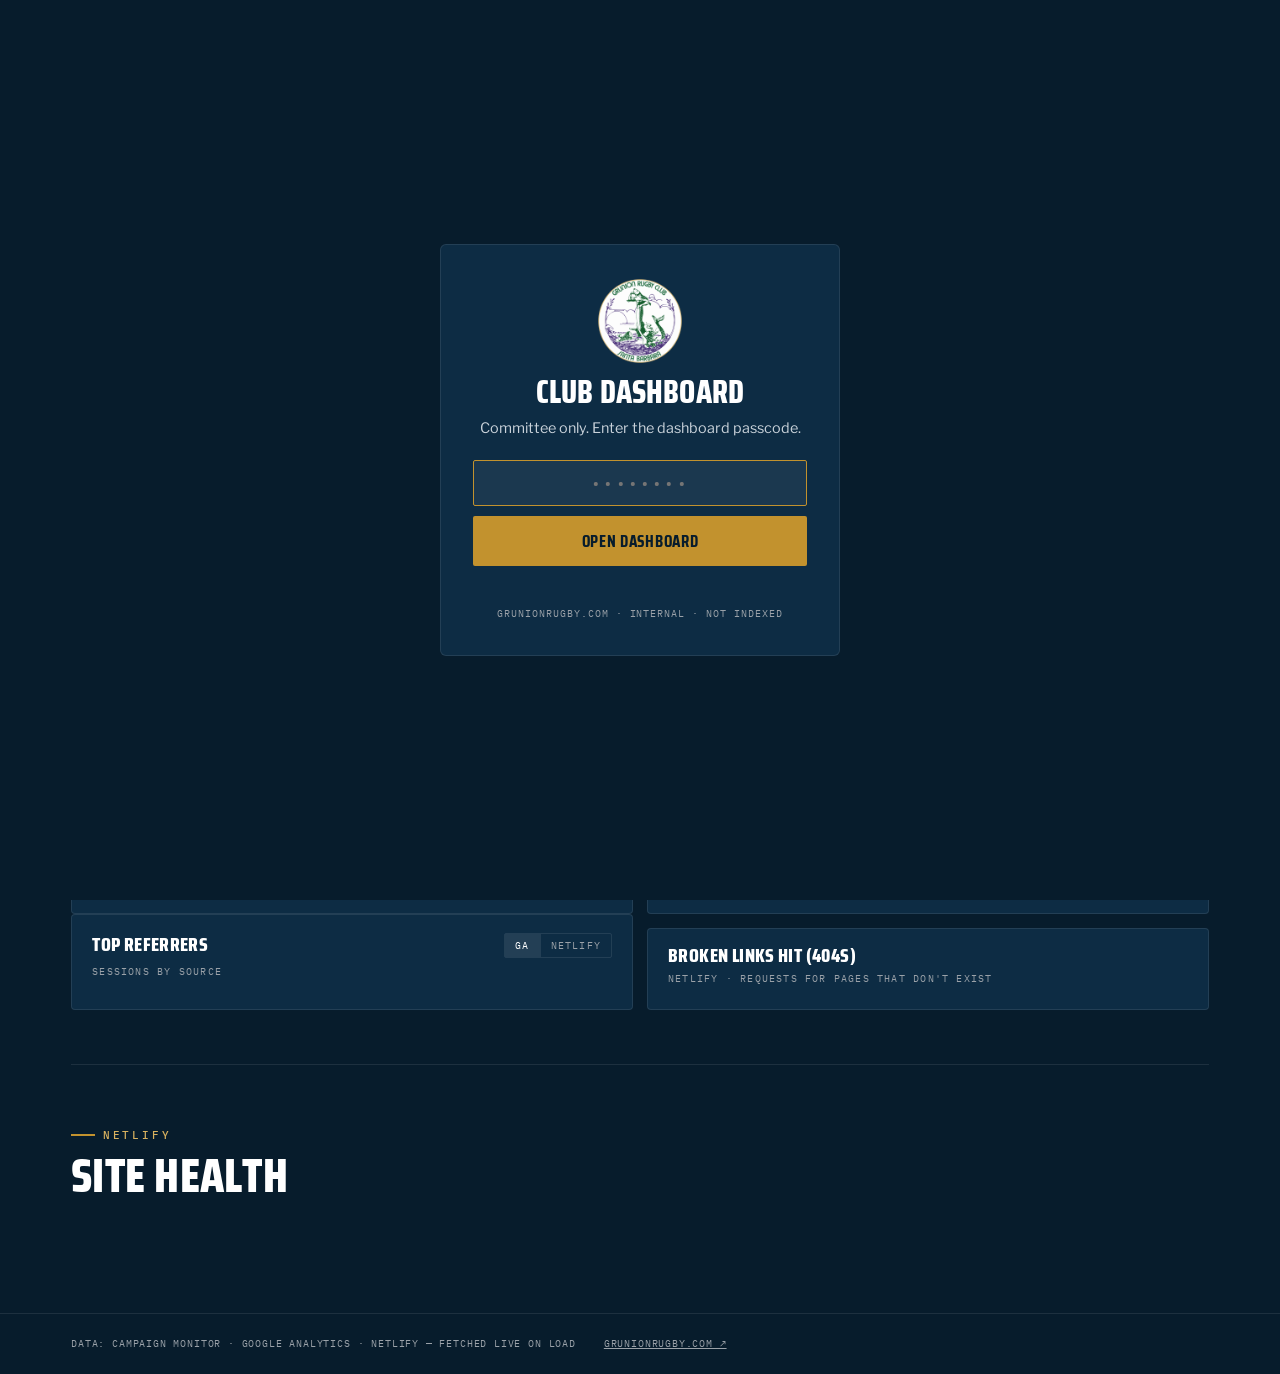
==== dashboard/index.html @ 6056dbd3 "Add hidden club analytics dashboard (page, functions, setup guide)" ====
<!DOCTYPE html>
<html lang="en">
<head>
<meta charset="utf-8" />
<meta name="viewport" content="width=device-width, initial-scale=1" />
<meta name="robots" content="noindex, nofollow, noarchive" />
<title>Club Dashboard · Grunion RFC</title>
<!-- Internal club page: no GA snippet on purpose (it would pollute the traffic
     numbers this page reports), not linked from the public site, noindex'd,
     and every data endpoint requires the dashboard passcode. -->
<link rel="icon" type="image/png" href="/assets/favicon.png" />
<link rel="preconnect" href="https://fonts.googleapis.com" />
<link rel="preconnect" href="https://fonts.gstatic.com" crossorigin />
<link href="https://fonts.googleapis.com/css2?family=Saira+Condensed:wght@600;700;800;900&family=Libre+Franklin:ital,wght@0,400;0,500;0,600;0,700;1,400&family=IBM+Plex+Mono:wght@400;500;600&display=swap" rel="stylesheet" />
<style>
/* ============================ TOKENS ============================ */
:root{
  --page:#071c2c;            /* ocean-950 */
  --card:#0d2c44;            /* ocean-800 — chart surface (palette validated against this) */
  --card-2:#11324d;
  --ink1:#ffffff;
  --ink2:#c9d2da;
  --ink3:#9aa1a8;            /* gray-101 — muted / axis */
  --line:rgba(255,255,255,.09);
  --grid:rgba(255,255,255,.08);
  --baseline:rgba(255,255,255,.18);
  --gold:#c2922e; --gold-soft:#d8b15f;
  /* categorical series — Grunion ramp stepped for the dark surface.
     Validated (dataviz six checks, dark, surface #0d2c44):
     band PASS · chroma PASS · CVD ΔE 13.7 PASS · normal ΔE 15.6 PASS · contrast ≥3:1 PASS */
  --s1:#b8892b;  /* gold  — slot 1 */
  --s2:#5b9bd0;  /* blue  — slot 2 */
  --s3:#3fa371;  /* green — slot 3 */
  --up:#63c68b;  /* delta good  (4.5:1+ on card) */
  --down:#e2906d;/* delta bad   (4.5:1+ on card) */
  --font-display:"Saira Condensed","Arial Narrow",sans-serif;
  --font-body:"Libre Franklin",system-ui,sans-serif;
  --font-mono:"IBM Plex Mono",ui-monospace,monospace;
  --wrap:1240px;
  --gutter:clamp(18px,4vw,56px);
}
*{box-sizing:border-box}
html{color-scheme:dark}
body{margin:0;background:var(--page);color:var(--ink1);font-family:var(--font-body);
  font-size:15.5px;line-height:1.55;-webkit-font-smoothing:antialiased}
img{max-width:100%;display:block}
a{color:var(--gold-soft)}
h1,h2,h3{margin:0;font-family:var(--font-display);font-weight:800;line-height:.95;
  letter-spacing:.005em;text-transform:uppercase}
p{margin:0}
button{font-family:inherit;cursor:pointer;color:inherit}
:focus-visible{outline:3px solid var(--gold);outline-offset:2px}
.wrap{max-width:var(--wrap);margin:0 auto;padding-inline:var(--gutter)}
.kicker{font-family:var(--font-mono);font-size:.68rem;font-weight:500;letter-spacing:.26em;
  text-transform:uppercase;color:var(--gold-soft);display:inline-flex;align-items:center;gap:.7em}
.kicker::before{content:"";width:24px;height:2px;background:var(--gold);display:inline-block}
.mono{font-family:var(--font-mono)}

/* jersey stripe, as on the main site */
.rule101{height:5px;border:0;margin:0;
  background:linear-gradient(90deg,var(--s2) 0 33.33%,var(--ink3) 33.33% 66.66%,var(--s3) 66.66% 100%)}

/* ============================ HEADER ============================ */
.dhead{border-bottom:1px solid var(--line);background:rgba(7,28,44,.85);backdrop-filter:blur(6px);
  position:sticky;top:0;z-index:40}
.dhead-in{display:flex;align-items:center;gap:16px;padding-block:14px}
.dhead .crest{height:52px;width:auto;filter:drop-shadow(0 1px 5px rgba(0,0,0,.45))}
.dhead .t b{font-family:var(--font-display);font-weight:800;font-size:1.7rem;
  text-transform:uppercase;letter-spacing:.02em;line-height:1;display:block}
.dhead .t i{font-family:var(--font-mono);font-style:normal;font-size:.6rem;letter-spacing:.18em;
  color:var(--ink3);text-transform:uppercase;display:block;margin-top:3px}
.dhead-right{margin-left:auto;display:flex;align-items:center;gap:10px;flex-wrap:wrap;justify-content:flex-end}
.updated{font-family:var(--font-mono);font-size:.66rem;letter-spacing:.1em;text-transform:uppercase;color:var(--ink3)}
.hbtn{background:transparent;border:1px solid var(--line);border-radius:2px;padding:8px 14px;
  font-family:var(--font-mono);font-size:.68rem;letter-spacing:.12em;text-transform:uppercase;color:var(--ink2)}
.hbtn:hover{border-color:var(--gold-soft);color:#fff}

/* ============================ SECTIONS ============================ */
.section{padding-block:clamp(30px,4.5vw,54px)}
.sec-head{display:flex;flex-wrap:wrap;align-items:flex-end;justify-content:space-between;
  gap:12px 24px;margin-bottom:20px}
.sec-head h2{font-size:clamp(1.9rem,4.4vw,3rem);margin-top:10px}
.sec-note{font-family:var(--font-mono);font-size:.66rem;letter-spacing:.12em;
  text-transform:uppercase;color:var(--ink3)}
.section + .section{border-top:1px solid var(--line)}

/* filter row — one row, scopes everything below it in the section */
.filter-row{display:flex;flex-wrap:wrap;align-items:center;gap:12px 18px;margin:2px 0 20px}
.seg{display:inline-flex;border:1px solid var(--baseline);border-radius:2px;overflow:hidden}
.seg button{background:transparent;border:0;border-left:1px solid var(--baseline);
  padding:9px 16px;font-family:var(--font-mono);font-size:.7rem;letter-spacing:.1em;
  text-transform:uppercase;color:var(--ink3)}
.seg button:first-child{border-left:0}
.seg button[aria-pressed="true"]{background:var(--gold);color:var(--page);font-weight:600}
.seg button:not([aria-pressed="true"]):hover{color:#fff;background:rgba(255,255,255,.05)}
.filter-note{font-family:var(--font-mono);font-size:.64rem;letter-spacing:.1em;
  text-transform:uppercase;color:var(--ink3)}

/* ============================ TILES ============================ */
.tiles{display:grid;grid-template-columns:repeat(auto-fit,minmax(178px,1fr));gap:12px;margin-bottom:14px}
.tile{background:var(--card);border:1px solid var(--line);border-radius:4px;padding:16px 18px;min-width:0}
.tile .t-lab{font-family:var(--font-mono);font-size:.64rem;letter-spacing:.14em;
  text-transform:uppercase;color:var(--ink3)}
.tile .t-val{font-weight:600;font-size:1.9rem;line-height:1.1;margin-top:8px;color:var(--ink1);
  display:flex;align-items:baseline;gap:10px;flex-wrap:wrap}
.tile .t-val small{font-weight:500;font-size:.95rem;color:var(--ink3)}
.delta{font-family:var(--font-mono);font-size:.72rem;font-weight:600;letter-spacing:.02em;white-space:nowrap}
.delta.up{color:var(--up)} .delta.down{color:var(--down)} .delta.flat{color:var(--ink3)}
.tile .t-sub{font-size:.8rem;color:var(--ink2);margin-top:7px;overflow:hidden;
  text-overflow:ellipsis;white-space:nowrap}
.tile .t-sub .mono{font-size:.72rem;color:var(--ink3)}
.dot{display:inline-block;width:8px;height:8px;border-radius:50%;margin-right:6px;vertical-align:baseline}

/* ============================ CARDS & GRIDS ============================ */
.card{background:var(--card);border:1px solid var(--line);border-radius:4px;
  padding:18px 20px 16px;min-width:0;position:relative}
.card + .card,.grid2 + .card,.card + .grid2{margin-top:14px}
.grid2{display:grid;grid-template-columns:1fr 1fr;gap:14px}
@media(max-width:880px){.grid2{grid-template-columns:1fr}}
.card-head{display:flex;flex-wrap:wrap;align-items:center;gap:8px 16px;margin-bottom:6px}
.card-head h3{font-size:1.22rem;letter-spacing:.02em;color:var(--ink1)}
.card-head .spacer{flex:1}
.card-sub{font-family:var(--font-mono);font-size:.63rem;letter-spacing:.12em;
  text-transform:uppercase;color:var(--ink3);width:100%;margin-top:-2px}
.card.stale > :not(.card-head){opacity:.5;transition:opacity .2s}
.tiles.stale{opacity:.55;transition:opacity .2s}
.card-state{padding:26px 4px;font-family:var(--font-mono);font-size:.76rem;
  letter-spacing:.06em;color:var(--ink3);line-height:1.7}
.card-state b{color:var(--gold-soft);font-weight:500}

/* legend — always present for ≥2 series; line keys mirror the mark */
.legend{display:flex;flex-wrap:wrap;gap:6px 18px;margin:2px 0 4px}
.legend .lg{display:inline-flex;align-items:center;gap:8px;font-size:.78rem;color:var(--ink2)}
.legend .lg i{width:16px;height:0;border-top:3px solid;border-radius:2px;display:inline-block}

/* chart body */
.chart-wrap{position:relative}
.chart-wrap svg{display:block;width:100%;height:auto}
.chart-wrap svg:focus-visible{outline:2px solid var(--gold);outline-offset:4px;border-radius:3px}
/* tooltip: values lead, series names follow; line keys not boxes */
.tip{position:absolute;pointer-events:none;background:#081f31;border:1px solid rgba(255,255,255,.16);
  border-radius:3px;padding:9px 12px 8px;min-width:150px;box-shadow:0 10px 28px rgba(0,0,0,.45);
  opacity:0;transition:opacity .08s;z-index:5}
.tip.on{opacity:1}
.tip .tp-x{font-family:var(--font-mono);font-size:.62rem;letter-spacing:.12em;
  text-transform:uppercase;color:var(--ink3);margin-bottom:6px;white-space:nowrap}
.tip .tp-row{display:flex;align-items:center;gap:8px;padding:2px 0;white-space:nowrap}
.tip .tp-row i{width:12px;height:0;border-top:3px solid;border-radius:2px;flex:none}
.tip .tp-row b{font-weight:600;font-size:.88rem;color:var(--ink1);font-variant-numeric:tabular-nums}
.tip .tp-row span{font-size:.72rem;color:var(--ink3)}

/* chart/table toggle + data tables */
.tgl{display:inline-flex;border:1px solid var(--line);border-radius:2px;overflow:hidden}
.tgl button{background:transparent;border:0;border-left:1px solid var(--line);padding:5px 10px;
  font-family:var(--font-mono);font-size:.62rem;letter-spacing:.12em;text-transform:uppercase;color:var(--ink3)}
.tgl button:first-child{border-left:0}
.tgl button[aria-pressed="true"]{background:rgba(255,255,255,.09);color:#fff}
.dtable{width:100%;border-collapse:collapse;margin-top:8px}
.dtable caption{text-align:left;font-family:var(--font-mono);font-size:.62rem;letter-spacing:.12em;
  text-transform:uppercase;color:var(--ink3);padding-bottom:8px}
.dtable th{font-family:var(--font-mono);font-size:.62rem;letter-spacing:.1em;text-transform:uppercase;
  color:var(--ink3);font-weight:500;text-align:right;padding:7px 10px;border-bottom:1px solid var(--baseline)}
.dtable th:first-child{text-align:left;padding-left:2px}
.dtable td{font-size:.84rem;color:var(--ink2);text-align:right;padding:7px 10px;
  border-bottom:1px solid var(--line);font-variant-numeric:tabular-nums}
.dtable td:first-child{text-align:left;color:var(--ink1);padding-left:2px}
.dtable td a{color:var(--gold-soft);text-decoration:none}
.dtable td a:hover{text-decoration:underline}
.dtable tr:last-child td{border-bottom:0}
.tscroll{overflow-x:auto}
.tscroll .dtable{min-width:560px}

/* bar list — single-series bars (slot 1), value always visible beside the bar */
.blist{display:grid;gap:9px;margin-top:10px}
.brow{display:grid;grid-template-columns:minmax(90px,42%) 1fr auto;align-items:center;gap:12px;min-width:0}
.brow .b-lab{font-size:.8rem;color:var(--ink2);overflow:hidden;text-overflow:ellipsis;white-space:nowrap}
.brow .b-lab a{color:var(--ink2);text-decoration:none}
.brow .b-lab a:hover{color:var(--gold-soft);text-decoration:underline}
.brow .b-track{height:10px;background:rgba(255,255,255,.06);border-radius:0 4px 4px 0;overflow:hidden}
.brow .b-bar{height:100%;background:var(--s1);border-radius:0 4px 4px 0;min-width:2px}
.brow .b-val{font-family:var(--font-mono);font-size:.72rem;color:var(--ink2);font-variant-numeric:tabular-nums}
.blist-empty{font-family:var(--font-mono);font-size:.72rem;color:var(--ink3);padding:10px 0}

/* ============================ AUTH OVERLAY ============================ */
.gatewall{position:fixed;inset:0;z-index:100;background:var(--page);display:grid;place-items:center;padding:20px}
.gatewall[hidden]{display:none}
.gate-card{width:min(400px,94vw);background:var(--card);border:1px solid var(--line);border-radius:6px;
  padding:34px 32px;text-align:center}
.gate-card .crest{height:84px;margin:0 auto 14px}
.gate-card h1{font-size:2rem}
.gate-card p{color:var(--ink2);font-size:.9rem;margin-top:10px}
.gate-form{display:grid;gap:10px;margin-top:20px}
.gate-form input{background:rgba(255,255,255,.06);border:1px solid rgba(255,255,255,.25);color:#fff;
  padding:12px 15px;border-radius:2px;font-family:var(--font-mono);font-size:1rem;letter-spacing:.14em;text-align:center}
.gate-form input:focus{border-color:var(--gold);outline:none}
.gate-btn{background:var(--gold);color:var(--page);border:0;border-radius:2px;padding:12px 18px;
  font-family:var(--font-display);font-weight:700;font-size:1.05rem;text-transform:uppercase;letter-spacing:.04em}
.gate-btn:hover{background:var(--gold-soft)}
.gate-err{color:var(--down);font-family:var(--font-mono);font-size:.72rem;letter-spacing:.06em;min-height:1.2em}
.gate-note{font-family:var(--font-mono);font-size:.62rem;letter-spacing:.1em;text-transform:uppercase;
  color:var(--ink3);margin-top:16px}

/* footer */
.dfoot{border-top:1px solid var(--line);margin-top:26px}
.dfoot-in{padding-block:22px;display:flex;flex-wrap:wrap;gap:8px 28px;
  font-family:var(--font-mono);font-size:.64rem;letter-spacing:.08em;text-transform:uppercase;color:var(--ink3)}
.dfoot a{color:var(--ink3)}
.dfoot a:hover{color:var(--gold-soft)}

.sr-only{position:absolute;width:1px;height:1px;padding:0;margin:-1px;overflow:hidden;
  clip:rect(0 0 0 0);white-space:nowrap;border:0}
@media(max-width:560px){
  .tile .t-val{font-size:1.55rem}
  .dhead .t b{font-size:1.35rem}
}
</style>
</head>
<body>
<!-- ============================ PASSCODE GATE ============================ -->
<div class="gatewall" id="gate">
  <div class="gate-card">
    <img class="crest" src="/assets/grunion-crest.png" alt="Grunion RFC crest" />
    <h1>Club Dashboard</h1>
    <p>Committee only. Enter the dashboard passcode.</p>
    <form class="gate-form" id="gateForm">
      <label class="sr-only" for="gateKey">Dashboard passcode</label>
      <input id="gateKey" type="password" autocomplete="current-password" placeholder="••••••••" required />
      <button class="gate-btn" type="submit">Open Dashboard</button>
      <div class="gate-err" id="gateErr" role="alert"></div>
    </form>
    <div class="gate-note">grunionrugby.com · internal · not indexed</div>
  </div>
</div>

<!-- ============================ HEADER ============================ -->
<header class="dhead">
  <div class="wrap dhead-in">
    <img class="crest" src="/assets/grunion-crest.png" alt="" />
    <div class="t">
      <b>Club Dashboard</b>
      <i>Grunion RFC · Email &amp; Web Analytics</i>
    </div>
    <div class="dhead-right">
      <span class="updated" id="updatedAt">—</span>
      <button class="hbtn" id="refreshBtn" type="button">Refresh</button>
      <button class="hbtn" id="lockBtn" type="button" title="Forget the passcode on this device">Lock</button>
    </div>
  </div>
</header>
<hr class="rule101" />

<main class="wrap" id="main">

  <!-- ============================ EMAIL ============================ -->
  <section class="section" id="sec-email" aria-labelledby="h-email">
    <div class="sec-head">
      <div>
        <span class="kicker">Campaign Monitor · MerMers from the Deep</span>
        <h2 id="h-email">Email Performance</h2>
      </div>
      <span class="sec-note" id="emailNote">Last 12 campaigns</span>
    </div>

    <div class="tiles" id="emailTiles"></div>

    <div class="card" id="emailChartCard">
      <div class="card-head">
        <h3>Open &amp; Click Rate by Campaign</h3>
        <div class="spacer"></div>
        <div class="tgl" role="group" aria-label="Open and click rate — view as">
          <button type="button" data-view="chart" aria-pressed="true">Chart</button>
          <button type="button" data-view="table" aria-pressed="false">Table</button>
        </div>
        <span class="card-sub">% of recipients · unique opens &amp; unique clicks</span>
      </div>
      <div class="legend" id="emailLegend"></div>
      <div class="chart-wrap" id="emailChart"></div>
      <div class="tscroll" id="emailChartTable" hidden></div>
    </div>

    <div class="card" id="campaignsCard">
      <div class="card-head">
        <h3>Recent Campaigns</h3>
        <div class="spacer"></div>
        <span class="card-sub" id="campaignsSub"></span>
      </div>
      <div class="tscroll" id="campaignsTable"></div>
    </div>
  </section>

  <!-- ============================ WEB ============================ -->
  <section class="section" id="sec-web" aria-labelledby="h-web">
    <div class="sec-head">
      <div>
        <span class="kicker">Google Analytics · Netlify Analytics</span>
        <h2 id="h-web">Web Traffic</h2>
      </div>
      <span class="sec-note">grunionrugby.com</span>
    </div>

    <div class="filter-row" id="webFilter">
      <div class="seg" role="group" aria-label="Date range">
        <button type="button" data-days="7"  aria-pressed="false">7 days</button>
        <button type="button" data-days="30" aria-pressed="true">30 days</button>
        <button type="button" data-days="90" aria-pressed="false">90 days</button>
      </div>
      <span class="filter-note">applies to everything below · email section is per-campaign</span>
    </div>

    <div class="tiles" id="webTiles"></div>

    <div class="card" id="trafficCard">
      <div class="card-head">
        <h3>Daily Traffic</h3>
        <div class="spacer"></div>
        <div class="tgl" role="group" aria-label="Daily traffic — view as">
          <button type="button" data-view="chart" aria-pressed="true">Chart</button>
          <button type="button" data-view="table" aria-pressed="false">Table</button>
        </div>
        <span class="card-sub">GA measures with a browser tag · Netlify counts server-side, so the two won't match exactly</span>
      </div>
      <div class="legend" id="trafficLegend"></div>
      <div class="chart-wrap" id="trafficChart"></div>
      <div class="tscroll" id="trafficChartTable" hidden></div>
    </div>

    <div class="grid2">
      <div class="card" id="pagesCard">
        <div class="card-head">
          <h3>Top Pages</h3>
          <div class="spacer"></div>
          <div class="tgl" role="group" aria-label="Top pages — data source" id="pagesSrc">
            <button type="button" data-src="ga" aria-pressed="true">GA</button>
            <button type="button" data-src="nl" aria-pressed="false">Netlify</button>
          </div>
          <span class="card-sub" id="pagesSub">pageviews</span>
        </div>
        <div id="pagesList"></div>
      </div>
      <div class="card" id="channelsCard">
        <div class="card-head">
          <h3>Traffic Channels</h3>
          <div class="spacer"></div>
          <span class="card-sub">GA · sessions by default channel group</span>
        </div>
        <div id="channelsList"></div>
      </div>
    </div>

    <div class="grid2">
      <div class="card" id="refCard">
        <div class="card-head">
          <h3>Top Referrers</h3>
          <div class="spacer"></div>
          <div class="tgl" role="group" aria-label="Referrers — data source" id="refSrc">
            <button type="button" data-src="ga" aria-pressed="true">GA</button>
            <button type="button" data-src="nl" aria-pressed="false">Netlify</button>
          </div>
          <span class="card-sub" id="refSub">sessions by source</span>
        </div>
        <div id="refList"></div>
      </div>
      <div class="card" id="nfCard">
        <div class="card-head">
          <h3>Broken Links Hit (404s)</h3>
          <div class="spacer"></div>
          <span class="card-sub">Netlify · requests for pages that don't exist</span>
        </div>
        <div id="nfList"></div>
      </div>
    </div>
  </section>

  <!-- ============================ SITE HEALTH ============================ -->
  <section class="section" id="sec-site" aria-labelledby="h-site">
    <div class="sec-head">
      <div>
        <span class="kicker">Netlify</span>
        <h2 id="h-site">Site Health</h2>
      </div>
      <span class="sec-note" id="siteNote"></span>
    </div>
    <div class="tiles" id="siteTiles"></div>
  </section>

</main>

<footer class="dfoot">
  <div class="wrap dfoot-in">
    <span>Data: Campaign Monitor · Google Analytics · Netlify — fetched live on load</span>
    <span><a href="https://grunionrugby.com" target="_blank" rel="noopener">grunionrugby.com ↗</a></span>
    <span id="footNote"></span>
  </div>
</footer>

<script>
'use strict';
/* ============================================================================
   Grunion RFC Club Dashboard
   All data comes from three same-site Netlify Functions (cm-stats, ga-stats,
   netlify-stats). Every call carries the dashboard passcode; the functions
   refuse to answer without it. All dynamic strings are inserted with
   textContent — never innerHTML.
============================================================================ */

// ---------- tiny DOM + format helpers --------------------------------------
const $ = (id) => document.getElementById(id);
const el = (tag, cls, text) => {
  const n = document.createElement(tag);
  if (cls) n.className = cls;
  if (text != null) n.textContent = text;
  return n;
};
const clear = (n) => { while (n.firstChild) n.removeChild(n.firstChild); return n; };

const NBSP = ' ';
const fmtInt = (n) => (n == null || isNaN(n)) ? '—' : Number(n).toLocaleString('en-US');
const compactFmt = new Intl.NumberFormat('en-US', { notation: 'compact', maximumFractionDigits: 1 });
const fmtNum = (n) => {
  if (n == null || isNaN(n)) return '—';
  return Math.abs(n) >= 10000 ? compactFmt.format(n) : Number(n).toLocaleString('en-US');
};
const fmtPct = (v) => (v == null || isNaN(v)) ? '—' : `${(+v).toFixed(1)}%`;
const fmtBytes = (b) => {
  if (b == null || isNaN(b) || b <= 0) return '—';
  if (b >= 1e9) return (b / 1e9).toFixed(2) + ' GB';
  if (b >= 1e6) return (b / 1e6).toFixed(1) + ' MB';
  return Math.round(b / 1e3) + ' KB';
};
const fmtDur = (sec) => {
  if (sec == null || isNaN(sec)) return '—';
  const m = Math.floor(sec / 60), s = Math.round(sec % 60);
  return `${m}m${NBSP}${String(s).padStart(2, '0')}s`;
};
const deltaPct = (cur, prev) =>
  (cur == null || prev == null || !(prev > 0)) ? null : ((cur - prev) / prev) * 100;

const parseGaDate = (s) => {
  const m = /^(\d{4})(\d{2})(\d{2})$/.exec(String(s || ''));
  return m ? new Date(+m[1], +m[2] - 1, +m[3]) : null;
};
const parseCmDate = (s) => (s ? new Date(String(s).replace(' ', 'T')) : null);
const dShort = (d) => d ? d.toLocaleDateString('en-US', { month: 'short', day: 'numeric' }) : '—';
const dayKeyLocal = (d) =>
  `${d.getFullYear()}-${String(d.getMonth() + 1).padStart(2, '0')}-${String(d.getDate()).padStart(2, '0')}`;
const dayKeyLA = (ts) => {
  try { return new Date(ts).toLocaleDateString('en-CA', { timeZone: 'America/Los_Angeles' }); }
  catch { return dayKeyLocal(new Date(ts)); }
};
const relTime = (iso) => {
  if (!iso) return '—';
  const t = Date.parse(iso);
  if (!isFinite(t)) return '—';
  const mins = Math.round((Date.now() - t) / 60000);
  if (mins < 60) return `${Math.max(mins, 1)}m ago`;
  if (mins < 36 * 60) return `${Math.round(mins / 60)}h ago`;
  return dShort(new Date(t));
};
const css = (name) => getComputedStyle(document.documentElement).getPropertyValue(name).trim();

// ---------- auth + API ------------------------------------------------------
const KEY_LS = 'grunionDashKey';
const state = { days: 30, cm: null, ga: null, nl: null, pagesSrc: 'ga', refSrc: 'ga' };

function lock(message) {
  localStorage.removeItem(KEY_LS);
  $('gateErr').textContent = message || '';
  $('gate').hidden = false;
  $('gateKey').value = '';
  setTimeout(() => $('gateKey').focus(), 50);
}

async function api(name, params) {
  const url = new URL(`/.netlify/functions/${name}`, location.origin);
  if (params) for (const [k, v] of Object.entries(params)) url.searchParams.set(k, v);
  let r;
  try {
    r = await fetch(url, { headers: { 'x-dashboard-key': localStorage.getItem(KEY_LS) || '' } });
  } catch {
    return { error: 'Network error — are you offline?' };
  }
  if (r.status === 401) { lock('That passcode didn’t match — try again.'); return { error: 'unauthorized' }; }
  if (r.status === 503) {
    return { error: 'DASHBOARD_KEY isn’t set on the site yet — add it in Netlify env vars (see DASHBOARD-SETUP.md).' };
  }
  if (r.status === 404) {
    return { error: 'Function not found — deploy the site with the netlify/functions folder first.' };
  }
  try { return await r.json(); }
  catch { return { error: `Unexpected response (${r.status})` }; }
}

// ---------- shared render pieces -------------------------------------------
function cardState(container, lines) {
  const box = el('div', 'card-state');
  (Array.isArray(lines) ? lines : [lines]).forEach((t, i) => {
    if (i) box.appendChild(el('br'));
    box.appendChild(el('span', null, t));
  });
  clear(container).appendChild(box);
  return box;
}

function makeDelta(d, title, opts = {}) {
  const span = el('span', 'delta');
  if (d == null || isNaN(d)) { span.classList.add('flat'); span.textContent = ''; return span; }
  const flat = Math.abs(d) < 0.05;
  const up = d > 0;
  span.classList.add(flat ? 'flat' : up ? 'up' : 'down');
  span.textContent = flat ? `·${NBSP}0.0%` : `${up ? '▲' : '▼'}${NBSP}${Math.abs(d).toFixed(1)}%`;
  if (title) span.title = title;
  const sr = el('span', 'sr-only', flat ? ` unchanged ${title || ''}` : ` ${up ? 'up' : 'down'} ${Math.abs(d).toFixed(1)} percent ${title || ''}`);
  span.appendChild(sr);
  return span;
}

function tile({ label, value, small, delta, deltaTitle, sub, subMono, dotColor }) {
  const t = el('div', 'tile');
  t.appendChild(el('div', 't-lab', label));
  const v = el('div', 't-val');
  if (dotColor) { const dot = el('span', 'dot'); dot.style.background = dotColor; v.appendChild(dot); }
  v.appendChild(document.createTextNode(value));
  if (small) v.appendChild(el('small', null, small));
  if (delta !== undefined) v.appendChild(makeDelta(delta, deltaTitle));
  t.appendChild(v);
  if (sub) {
    const s = el('div', 't-sub');
    s.appendChild(document.createTextNode(sub));
    if (subMono) { s.appendChild(document.createTextNode(' ')); s.appendChild(el('span', 'mono', subMono)); }
    s.title = sub + (subMono ? ` ${subMono}` : '');
    t.appendChild(s);
  }
  return t;
}

function barList(container, rows, { fmt = fmtNum, empty = 'No data in this range' } = {}) {
  clear(container);
  if (!rows || !rows.length) { container.appendChild(el('div', 'blist-empty', empty)); return; }
  const max = Math.max(...rows.map((r) => r.count || 0), 1);
  const list = el('div', 'blist');
  for (const r of rows) {
    const row = el('div', 'brow');
    const lab = el('div', 'b-lab');
    if (r.href) {
      const a = el('a', null, r.label);
      a.href = r.href; a.target = '_blank'; a.rel = 'noopener';
      lab.appendChild(a);
    } else lab.textContent = r.label;
    lab.title = r.title || r.label;
    const track = el('div', 'b-track');
    const bar = el('div', 'b-bar');
    bar.style.width = `${Math.max(1.5, (100 * (r.count || 0)) / max)}%`;
    track.appendChild(bar);
    row.appendChild(lab); row.appendChild(track);
    row.appendChild(el('div', 'b-val', fmt(r.count)));
    list.appendChild(row);
  }
  container.appendChild(list);
}

function buildTable(container, caption, headers, rows) {
  clear(container);
  const table = el('table', 'dtable');
  table.appendChild(el('caption', null, caption));
  const thead = el('thead'); const trh = el('tr');
  headers.forEach((h) => trh.appendChild(el('th', null, h)));
  thead.appendChild(trh); table.appendChild(thead);
  const tbody = el('tbody');
  rows.forEach((r) => {
    const tr = el('tr');
    r.forEach((cell) => {
      const td = el('td');
      if (cell && typeof cell === 'object' && cell.href) {
        const a = el('a', null, cell.text); a.href = cell.href; a.target = '_blank'; a.rel = 'noopener';
        td.appendChild(a);
      } else td.textContent = cell == null ? '—' : String(cell);
      tr.appendChild(td);
    });
    tbody.appendChild(tr);
  });
  table.appendChild(tbody);
  container.appendChild(table);
}

// ---------- SVG line chart --------------------------------------------------
// Spec: 2px round-join lines, hairline solid grid, ≥8px end markers with a 2px
// surface ring, selective end labels (dropped when they'd collide), crosshair +
// one tooltip listing every series at the snapped X, keyboard navigable.
const SVG_NS = 'http://www.w3.org/2000/svg';
const svgEl = (tag, attrs) => {
  const n = document.createElementNS(SVG_NS, tag);
  for (const [k, v] of Object.entries(attrs || {})) n.setAttribute(k, v);
  return n;
};
const niceCeil = (v) => {
  if (!(v > 0)) return 1;
  const p = Math.pow(10, Math.floor(Math.log10(v)));
  for (const m of [1, 1.2, 1.5, 2, 2.5, 3, 4, 5, 6, 8, 10]) if (v <= m * p) return m * p;
  return 10 * p;
};

function lineChart(wrapEl, cfg) {
  // cfg: { xLabels[], xTip[], series:[{name,color,values[]}], yFmt, ariaLabel }
  clear(wrapEl);
  const n = cfg.xLabels.length;
  const series = cfg.series.filter((s) => s.values.some((v) => v != null));
  if (!n || !series.length) { cardState(wrapEl, 'No data to chart yet'); return; }
  const yFmt = cfg.yFmt || fmtNum;

  const W = 920, H = 290, padL = 52, padR = 60, padT = 14, padB = 34;
  const plotW = W - padL - padR, plotH = H - padT - padB;
  const maxV = Math.max(...series.flatMap((s) => s.values.filter((v) => v != null)), 0);
  const yMax = niceCeil(maxV * 1.06 || 1);
  const X = (i) => (n === 1 ? padL + plotW / 2 : padL + (i * plotW) / (n - 1));
  const Y = (v) => padT + plotH - (v / yMax) * plotH;

  const svg = svgEl('svg', {
    viewBox: `0 0 ${W} ${H}`, role: 'img', tabindex: '0',
    'aria-label': cfg.ariaLabel || 'Line chart — use left and right arrow keys to read values; a table view is available',
  });

  // grid + y ticks (solid hairlines, one step off surface)
  const ticks = 4;
  for (let t = 0; t <= ticks; t++) {
    const v = (yMax / ticks) * t, y = Y(v);
    svg.appendChild(svgEl('line', {
      x1: padL, x2: W - padR, y1: y, y2: y,
      stroke: t === 0 ? css('--baseline') : css('--grid'), 'stroke-width': 1,
    }));
    const lab = svgEl('text', {
      x: padL - 9, y: y + 3.5, 'text-anchor': 'end', fill: css('--ink3'),
      'font-size': '11', 'font-family': 'IBM Plex Mono, monospace',
    });
    lab.textContent = yFmt(v);
    svg.appendChild(lab);
  }
  // x tick labels (~6)
  const step = Math.max(1, Math.ceil(n / 6));
  for (let i = 0; i < n; i += step) {
    const lab = svgEl('text', {
      x: X(i), y: H - 10, 'text-anchor': 'middle', fill: css('--ink3'),
      'font-size': '11', 'font-family': 'IBM Plex Mono, monospace',
    });
    lab.textContent = cfg.xLabels[i];
    svg.appendChild(lab);
  }

  // series paths (gaps at nulls), end markers with surface ring
  const lastPoints = [];
  for (const s of series) {
    let d = '', pen = false;
    s.values.forEach((v, i) => {
      if (v == null) { pen = false; return; }
      d += `${pen ? 'L' : 'M'}${X(i).toFixed(1)},${Y(v).toFixed(1)}`;
      pen = true;
    });
    svg.appendChild(svgEl('path', {
      d, fill: 'none', stroke: s.color, 'stroke-width': 2,
      'stroke-linejoin': 'round', 'stroke-linecap': 'round',
    }));
    let li = s.values.length - 1;
    while (li >= 0 && s.values[li] == null) li--;
    if (li >= 0) {
      svg.appendChild(svgEl('circle', {
        cx: X(li), cy: Y(s.values[li]), r: 4.5, fill: s.color,
        stroke: css('--card'), 'stroke-width': 2,
      }));
      lastPoints.push({ y: Y(s.values[li]), v: s.values[li], x: X(li) });
    }
  }
  // selective end labels — only when they don't collide (else legend+tooltip carry it)
  const sorted = lastPoints.slice().sort((a, b) => a.y - b.y);
  const collide = sorted.some((p, i) => i && p.y - sorted[i - 1].y < 14);
  if (!collide) {
    for (const p of lastPoints) {
      const lab = svgEl('text', {
        x: p.x + 10, y: p.y + 4, fill: css('--ink2'),
        'font-size': '12', 'font-weight': '600', 'font-family': 'Libre Franklin, sans-serif',
      });
      lab.textContent = yFmt(p.v);
      svg.appendChild(lab);
    }
  }

  // crosshair + tooltip
  const cross = svgEl('line', {
    x1: 0, x2: 0, y1: padT, y2: padT + plotH,
    stroke: 'rgba(255,255,255,.28)', 'stroke-width': 1, visibility: 'hidden',
  });
  svg.appendChild(cross);
  const hot = svgEl('rect', {
    x: padL - 10, y: padT, width: plotW + 20, height: plotH + padB - 6,
    fill: 'transparent',
  });
  svg.appendChild(hot);
  wrapEl.appendChild(svg);

  const tip = el('div', 'tip');
  wrapEl.appendChild(tip);
  let tipIdx = -1;

  const showIdx = (i) => {
    i = Math.max(0, Math.min(n - 1, i));
    tipIdx = i;
    const cx = X(i);
    cross.setAttribute('x1', cx); cross.setAttribute('x2', cx);
    cross.setAttribute('visibility', 'visible');
    clear(tip);
    tip.appendChild(el('div', 'tp-x', (cfg.xTip || cfg.xLabels)[i]));
    for (const s of series) {
      const row = el('div', 'tp-row');
      const key = el('i'); key.style.borderTopColor = s.color;
      row.appendChild(key);
      row.appendChild(el('b', null, s.values[i] == null ? '—' : yFmt(s.values[i])));
      row.appendChild(el('span', null, s.name));
      tip.appendChild(row);
    }
    tip.classList.add('on');
    const rect = svg.getBoundingClientRect();
    const scale = rect.width / W;
    const tw = tip.offsetWidth || 160;
    let left = cx * scale + 14;
    if (left + tw > rect.width - 4) left = cx * scale - tw - 14;
    tip.style.left = `${Math.max(2, left)}px`;
    tip.style.top = `${padT * scale + 2}px`;
  };
  const hide = () => { tip.classList.remove('on'); cross.setAttribute('visibility', 'hidden'); tipIdx = -1; };

  hot.addEventListener('pointermove', (ev) => {
    const rect = svg.getBoundingClientRect();
    const px = ((ev.clientX - rect.left) / rect.width) * W;
    showIdx(Math.round(((px - padL) / plotW) * (n - 1)));
  });
  hot.addEventListener('pointerleave', hide);
  svg.addEventListener('keydown', (ev) => {
    const start = tipIdx < 0 ? n - 1 : tipIdx;
    if (ev.key === 'ArrowLeft') { showIdx(start - 1); ev.preventDefault(); }
    else if (ev.key === 'ArrowRight') { showIdx(Math.min(n - 1, start + 1)); ev.preventDefault(); }
    else if (ev.key === 'Home') { showIdx(0); ev.preventDefault(); }
    else if (ev.key === 'End') { showIdx(n - 1); ev.preventDefault(); }
    else if (ev.key === 'Escape') hide();
  });
  svg.addEventListener('focus', () => showIdx(tipIdx < 0 ? n - 1 : tipIdx));
  svg.addEventListener('blur', hide);
}

function legend(container, series) {
  clear(container);
  for (const s of series) {
    const item = el('span', 'lg');
    const key = el('i'); key.style.borderTopColor = s.color;
    item.appendChild(key);
    item.appendChild(el('span', null, s.name));
    container.appendChild(item);
  }
}

function initViewToggle(cardId, chartId, tableId) {
  const card = $(cardId);
  card.querySelectorAll('.tgl [data-view]').forEach((btn) => {
    btn.addEventListener('click', () => {
      const view = btn.dataset.view;
      card.querySelectorAll('.tgl [data-view]').forEach((b) =>
        b.setAttribute('aria-pressed', String(b === btn)));
      $(chartId).hidden = view !== 'chart';
      $(tableId).hidden = view !== 'table';
    });
  });
}

// ---------- EMAIL section ---------------------------------------------------
const avg = (arr) => (arr.length ? arr.reduce((a, b) => a + b, 0) / arr.length : null);

function renderEmail() {
  const cm = state.cm;
  const tiles = clear($('emailTiles'));
  const chartWrap = $('emailChart');

  if (!cm || cm.configured === false || (cm.error && !cm.campaigns)) {
    const lines = cm?.configured === false
      ? ['Campaign Monitor isn’t connected yet.', 'Add CM_API_KEY in Netlify env vars — see DASHBOARD-SETUP.md.']
      : [`Campaign Monitor error: ${cm?.error || 'no response'}`];
    cardState(tiles, lines).style.gridColumn = '1/-1';
    cardState(chartWrap, lines[0]);
    clear($('emailLegend'));
    cardState($('campaignsTable'), lines[0]);
    $('campaignsSub').textContent = '';
    return;
  }

  const cs = cm.campaigns || [];
  const last = cs[cs.length - 1];
  const prior = cs.slice(Math.max(0, cs.length - 6), cs.length - 1);
  const avgOpenPrior = avg(prior.map((c) => c.openRate).filter((v) => v != null));
  const avgClickPrior = avg(prior.map((c) => c.clickRate).filter((v) => v != null));
  const avgOpenAll = avg(cs.map((c) => c.openRate).filter((v) => v != null));
  const avgClickAll = avg(cs.map((c) => c.clickRate).filter((v) => v != null));

  if (last) {
    tiles.appendChild(tile({
      label: 'Last send · open rate', value: fmtPct(last.openRate),
      delta: deltaPct(last.openRate, avgOpenPrior), deltaTitle: 'vs the average of the 5 sends before it',
      sub: last.name, subMono: dShort(parseCmDate(last.sentDate)),
    }));
    tiles.appendChild(tile({
      label: 'Last send · click rate', value: fmtPct(last.clickRate),
      delta: deltaPct(last.clickRate, avgClickPrior), deltaTitle: 'vs the average of the 5 sends before it',
      sub: `${fmtInt(last.recipients)} recipients`,
    }));
  }
  tiles.appendChild(tile({ label: `Avg open rate · last ${cs.length}`, value: fmtPct(avgOpenAll) }));
  tiles.appendChild(tile({ label: `Avg click rate · last ${cs.length}`, value: fmtPct(avgClickAll) }));
  const biggest = (cm.lists || []).slice().sort((a, b) => (b.totalActive || 0) - (a.totalActive || 0))[0];
  if (biggest) {
    tiles.appendChild(tile({
      label: `Subscribers · ${biggest.name}`, value: fmtInt(biggest.totalActive),
      sub: `+${fmtInt(biggest.newThisMonth)} this month · ${fmtInt(biggest.unsubsThisMonth)} unsubscribed`,
    }));
  }

  const charted = cs.filter((c) => c.openRate != null || c.clickRate != null);
  const sers = [
    { name: 'Open rate', color: css('--s1'), values: charted.map((c) => c.openRate) },
    { name: 'Click rate', color: css('--s2'), values: charted.map((c) => c.clickRate) },
  ];
  legend($('emailLegend'), sers);
  const pctFmt = (v) => `${(+v).toFixed(+v >= 10 || Number.isInteger(+v) ? 0 : 1)}%`;
  lineChart(chartWrap, {
    xLabels: charted.map((c) => dShort(parseCmDate(c.sentDate))),
    xTip: charted.map((c) => `${c.name} · ${dShort(parseCmDate(c.sentDate))}`),
    series: sers, yFmt: pctFmt,
    ariaLabel: 'Open and click rate for recent campaigns. Use arrow keys to read values; the Table button shows the same data.',
  });
  buildTable($('emailChartTable'), 'Open & click rate by campaign',
    ['Campaign', 'Sent', 'Open %', 'Click %'],
    charted.map((c) => [c.name, dShort(parseCmDate(c.sentDate)), fmtPct(c.openRate), fmtPct(c.clickRate)]));

  const newest = cs.slice().reverse();
  buildTable($('campaignsTable'), 'Recent campaigns — full numbers',
    ['Campaign', 'Sent', 'Recipients', 'Opens', 'Open %', 'Clicks', 'Click %', 'Bounced', 'Unsubs'],
    newest.map((c) => [
      c.webVersionURL ? { text: c.name, href: c.webVersionURL } : c.name,
      dShort(parseCmDate(c.sentDate)), fmtInt(c.recipients), fmtInt(c.uniqueOpened), fmtPct(c.openRate),
      fmtInt(c.clicks), fmtPct(c.clickRate), fmtInt(c.bounced), fmtInt(c.unsubscribed),
    ]));
  $('campaignsSub').textContent =
    cm.totalSent != null ? `showing ${newest.length} of ${fmtInt(cm.totalSent)} total sends` : '';
  $('emailNote').textContent = cm.error ? `Partial data — ${cm.error}` : 'Last 12 campaigns';
}

// ---------- WEB section -----------------------------------------------------
const siteHref = (p) => (p && String(p).startsWith('/') ? `https://grunionrugby.com${p}` : null);

function renderWeb() {
  const ga = state.ga, nl = state.nl, days = state.days;
  const gaOk = !!(ga && ga.configured !== false && !ga.error);
  const an = nl?.analytics;
  const nlOk = !!(nl && nl.configured !== false && !nl.error && an?.available);
  const vs = `vs previous ${days} days`;
  const tiles = clear($('webTiles'));

  if (gaOk) {
    const c = ga.totals?.current || {}, p = ga.totals?.previous || {};
    tiles.appendChild(tile({ label: `Visitors · GA · ${days}d`, value: fmtNum(c.users), delta: deltaPct(c.users, p.users), deltaTitle: vs }));
    tiles.appendChild(tile({ label: `Pageviews · GA · ${days}d`, value: fmtNum(c.views), delta: deltaPct(c.views, p.views), deltaTitle: vs }));
    tiles.appendChild(tile({ label: `Sessions · GA · ${days}d`, value: fmtNum(c.sessions), delta: deltaPct(c.sessions, p.sessions), deltaTitle: vs, sub: `avg session ${fmtDur(c.avgSessionSec)}` }));
  } else {
    tiles.appendChild(tile({
      label: 'Google Analytics', value: '—',
      sub: ga?.configured === false ? 'Not connected yet — see DASHBOARD-SETUP.md' : `Error: ${ga?.error || 'no data'}`,
    }));
  }
  if (nlOk) {
    tiles.appendChild(tile({ label: `Pageviews · Netlify · ${days}d`, value: fmtNum(an.pageviews.total), delta: deltaPct(an.pageviews.total, an.pageviews.prevTotal), deltaTitle: vs, sub: 'server-side — sees visitors ad blockers hide from GA' }));
    tiles.appendChild(tile({ label: `Visitors · Netlify · ${days}d`, value: fmtNum(an.visitors.total), delta: deltaPct(an.visitors.total, an.visitors.prevTotal), deltaTitle: vs }));
  } else {
    tiles.appendChild(tile({
      label: 'Netlify Analytics', value: '—',
      sub: nl?.configured === false ? 'Not connected yet — see DASHBOARD-SETUP.md' : (an?.note || nl?.error || 'no data'),
    }));
  }

  // merged daily chart
  let xDates = [];
  if (gaOk && ga.daily?.length) xDates = ga.daily.map((d) => parseGaDate(d.date)).filter(Boolean);
  const nlByDay = new Map();
  let nlMinKey = null, nlMaxKey = null;
  if (nlOk) {
    for (const p of an.pageviews.series || []) {
      const k = dayKeyLA(p.ts);
      nlByDay.set(k, (nlByDay.get(k) || 0) + p.value);
      if (!nlMinKey || k < nlMinKey) nlMinKey = k;
      if (!nlMaxKey || k > nlMaxKey) nlMaxKey = k;
    }
    if (!xDates.length && nlByDay.size) {
      xDates = [...nlByDay.keys()].sort().map((k) => {
        const [y, m, d] = k.split('-').map(Number);
        return new Date(y, m - 1, d);
      });
    }
  }
  const sers = [];
  if (gaOk && xDates.length && ga.daily?.length) {
    sers.push({ name: 'Visitors (GA)', color: css('--s1'), values: ga.daily.map((d) => d.users) });
    sers.push({ name: 'Pageviews (GA)', color: css('--s2'), values: ga.daily.map((d) => d.views) });
  }
  if (nlOk && xDates.length) {
    sers.push({
      name: 'Pageviews (Netlify)', color: css('--s3'),
      values: xDates.map((d) => {
        const k = dayKeyLocal(d);
        if (nlByDay.has(k)) return nlByDay.get(k);
        return nlMinKey && k >= nlMinKey && k <= nlMaxKey ? 0 : null;
      }),
    });
  }
  legend($('trafficLegend'), sers);
  if (sers.length && xDates.length) {
    lineChart($('trafficChart'), {
      xLabels: xDates.map(dShort),
      xTip: xDates.map((d) => d.toLocaleDateString('en-US', { weekday: 'short', month: 'short', day: 'numeric' })),
      series: sers, yFmt: fmtNum,
      ariaLabel: 'Daily web traffic. Use arrow keys to read values; the Table button shows the same data.',
    });
    buildTable($('trafficChartTable'), 'Daily traffic', ['Date', ...sers.map((s) => s.name)],
      xDates.map((d, i) => [dShort(d), ...sers.map((s) => (s.values[i] == null ? '—' : fmtInt(s.values[i])))]));
  } else {
    cardState($('trafficChart'), 'Connect Google Analytics or Netlify Analytics to see daily traffic here.');
    clear($('trafficChartTable'));
  }
  renderPages(); renderChannels(); renderRefs(); renderNf();
}

function renderPages() {
  const ga = state.ga, an = state.nl?.analytics;
  const rows = state.pagesSrc === 'ga'
    ? (ga?.topPages || []).map((p) => ({ label: p.path, count: p.views, href: siteHref(p.path), title: p.title ? `${p.title} — ${p.path}` : p.path }))
    : (an?.topPages || []).map((p) => ({ label: p.label, count: p.count, href: siteHref(p.label) }));
  $('pagesSub').textContent = state.pagesSrc === 'ga'
    ? `GA · pageviews · last ${state.days}d` : `Netlify · server-side pageviews · last ${state.days}d`;
  barList($('pagesList'), rows, { empty: state.pagesSrc === 'ga' ? 'No GA page data yet' : 'No Netlify page data yet' });
}
function renderChannels() {
  const rows = (state.ga?.channels || []).map((c) => ({ label: c.name || '(unset)', count: c.sessions }));
  barList($('channelsList'), rows, { empty: 'No GA channel data yet' });
}
function renderRefs() {
  const ga = state.ga, an = state.nl?.analytics;
  const rows = state.refSrc === 'ga'
    ? (ga?.referrers || []).map((r) => ({ label: r.name, count: r.sessions }))
    : (an?.sources || []).map((r) => ({ label: r.label, count: r.count }));
  $('refSub').textContent = state.refSrc === 'ga'
    ? `GA · sessions by source · last ${state.days}d` : `Netlify · pageviews by source · last ${state.days}d`;
  barList($('refList'), rows, { empty: state.refSrc === 'ga' ? 'No GA referrer data yet' : 'No Netlify source data yet' });
}
function renderNf() {
  const rows = (state.nl?.analytics?.notFound || []).map((r) => ({ label: r.label, count: r.count }));
  barList($('nfList'), rows, { empty: 'No 404s in this range — tidy.' });
}

// ---------- SITE HEALTH -----------------------------------------------------
function renderSite() {
  const nl = state.nl;
  const tiles = clear($('siteTiles'));
  if (!nl || nl.configured === false || (nl.error && !nl.site)) {
    const lines = nl?.configured === false
      ? ['Netlify isn’t connected yet.', 'Add NETLIFY_API_TOKEN in Netlify env vars — see DASHBOARD-SETUP.md.']
      : [`Netlify error: ${nl?.error || 'no response'}`];
    cardState(tiles, lines).style.gridColumn = '1/-1';
    $('siteNote').textContent = '';
    return;
  }
  $('siteNote').textContent = [nl.site?.name, nl.site?.domain].filter(Boolean).join(' · ');

  for (const f of nl.forms || []) {
    tiles.appendChild(tile({
      label: `Form · ${f.name}`,
      value: f.inRange == null ? fmtInt(f.total) : fmtInt(f.inRange),
      small: f.inRange == null ? 'all-time' : `in ${state.days}d`,
      sub: `${fmtInt(f.total)} all-time · last ${relTime(f.lastAt)}`,
    }));
  }
  if (!(nl.forms || []).length) {
    tiles.appendChild(tile({ label: 'Forms', value: '0', sub: 'No Netlify forms found on this site' }));
  }
  const d = nl.deploy;
  if (d) {
    const ready = d.state === 'ready' || d.state === 'current';
    tiles.appendChild(tile({
      label: 'Last deploy',
      value: ready ? 'Published' : (d.state || '—'),
      dotColor: ready ? css('--up') : (d.state === 'error' ? css('--down') : css('--gold-soft')),
      sub: [d.branch, relTime(d.publishedAt)].filter(Boolean).join(' · '),
    }));
  }
  tiles.appendChild(tile({ label: `Bandwidth · ${state.days}d`, value: fmtBytes(nl.analytics?.bandwidthBytes) }));
  $('footNote').textContent = nl.analytics?.available === false ? (nl.analytics?.note || '') : '';
}

// ---------- loading + wiring ------------------------------------------------
function setStale(on) {
  ['trafficCard', 'pagesCard', 'channelsCard', 'refCard', 'nfCard'].forEach((id) => $(id).classList.toggle('stale', on));
  ['webTiles', 'siteTiles'].forEach((id) => $(id).classList.toggle('stale', on));
}
async function loadEmail() {
  const cm = await api('cm-stats');
  if (cm?.error === 'unauthorized') return;
  state.cm = cm;
  try { renderEmail(); } catch (e) { console.error('[dash] email render', e); }
}
async function loadWeb() {
  setStale(true);
  const [ga, nl] = await Promise.all([
    api('ga-stats', { days: state.days }),
    api('netlify-stats', { days: state.days }),
  ]);
  setStale(false);
  if (ga?.error === 'unauthorized' || nl?.error === 'unauthorized') return;
  state.ga = ga; state.nl = nl;
  try { renderWeb(); } catch (e) { console.error('[dash] web render', e); }
  try { renderSite(); } catch (e) { console.error('[dash] site render', e); }
}
async function loadAll() {
  $('updatedAt').textContent = 'Loading…';
  await Promise.all([loadEmail(), loadWeb()]);
  $('updatedAt').textContent =
    'Updated ' + new Date().toLocaleTimeString('en-US', { hour: 'numeric', minute: '2-digit' });
}

$('webFilter').querySelectorAll('[data-days]').forEach((btn) =>
  btn.addEventListener('click', () => {
    const d = +btn.dataset.days;
    if (d === state.days) return;
    state.days = d;
    $('webFilter').querySelectorAll('[data-days]').forEach((b) =>
      b.setAttribute('aria-pressed', String(b === btn)));
    loadWeb();
  }));
initViewToggle('emailChartCard', 'emailChart', 'emailChartTable');
initViewToggle('trafficCard', 'trafficChart', 'trafficChartTable');
for (const [groupId, key, fn] of [['pagesSrc', 'pagesSrc', renderPages], ['refSrc', 'refSrc', renderRefs]]) {
  $(groupId).querySelectorAll('[data-src]').forEach((btn) =>
    btn.addEventListener('click', () => {
      state[key] = btn.dataset.src;
      $(groupId).querySelectorAll('[data-src]').forEach((b) =>
        b.setAttribute('aria-pressed', String(b === btn)));
      fn();
    }));
}
$('refreshBtn').addEventListener('click', loadAll);
$('lockBtn').addEventListener('click', () => lock(''));
$('gateForm').addEventListener('submit', (ev) => {
  ev.preventDefault();
  const v = $('gateKey').value.trim();
  if (!v) return;
  localStorage.setItem(KEY_LS, v);
  $('gate').hidden = true;
  $('gateErr').textContent = '';
  loadAll();
});

// boot
if (localStorage.getItem(KEY_LS)) { $('gate').hidden = true; loadAll(); }
else lock('');


</script>

</body>
</html>
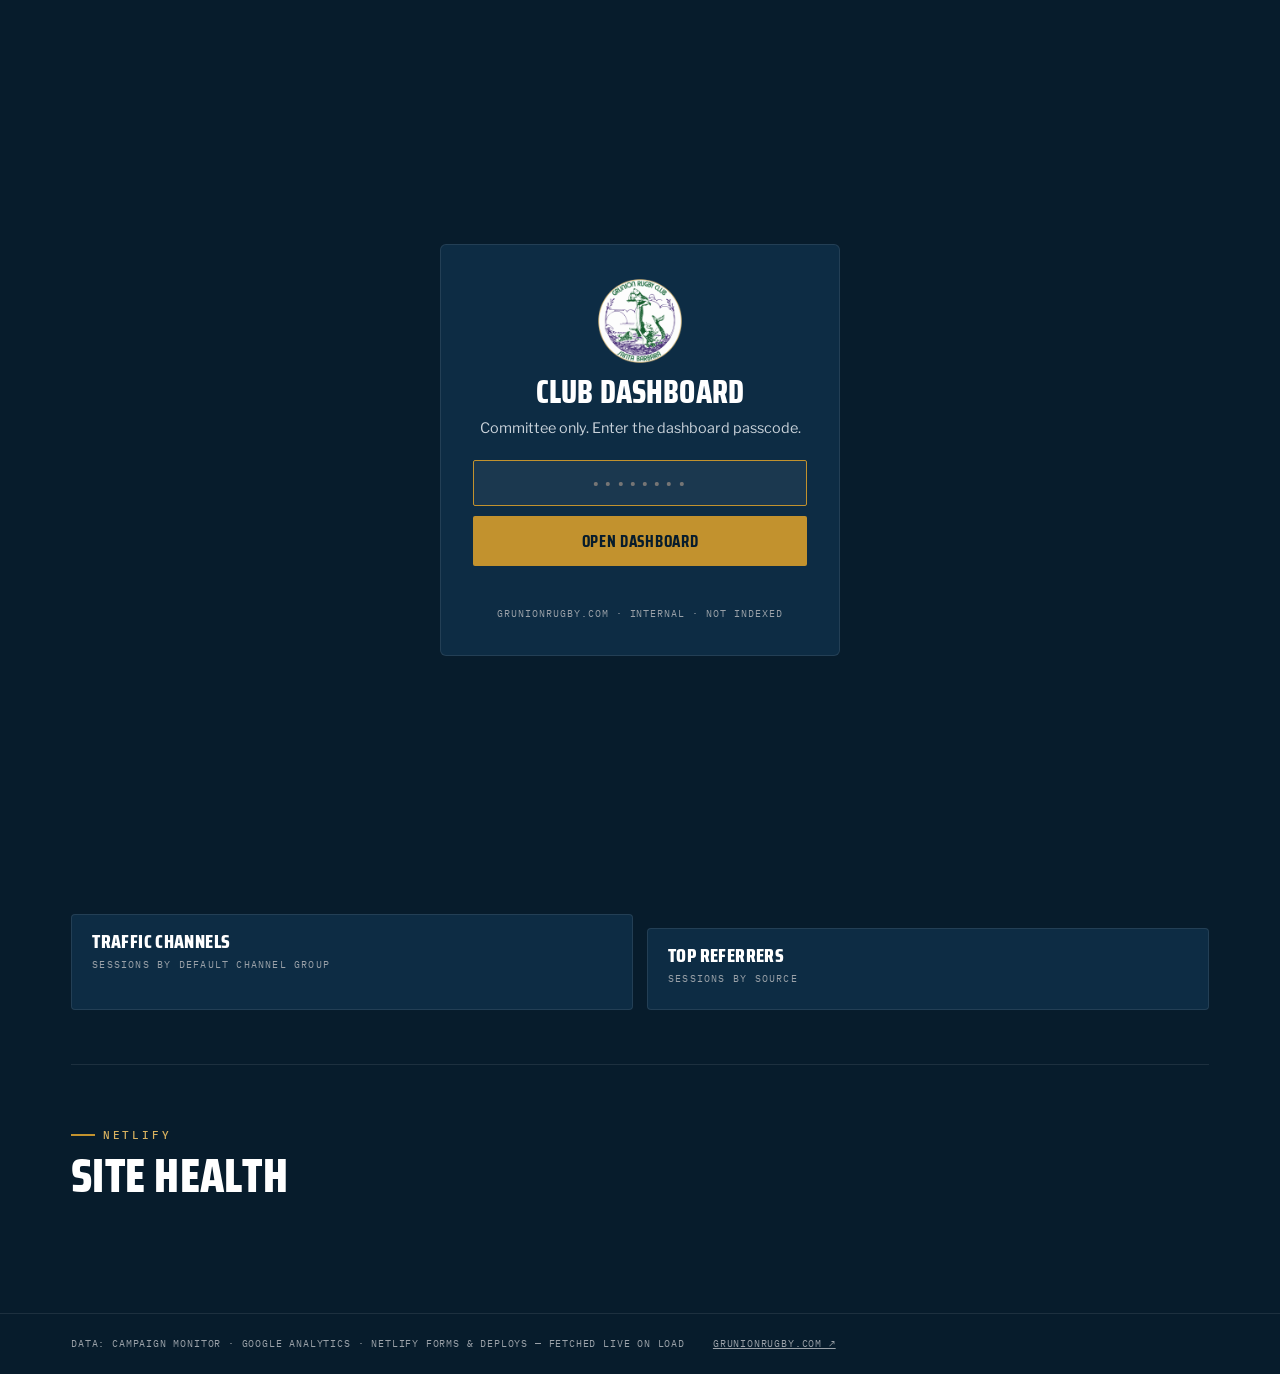
==== commit 675f1b82: "Dashboard: GA-only traffic; Netlify section reduced to forms + deploy" ====
--- a/dashboard/index.html
+++ b/dashboard/index.html
@@ -292,7 +292,7 @@
   <section class="section" id="sec-web" aria-labelledby="h-web">
     <div class="sec-head">
       <div>
-        <span class="kicker">Google Analytics · Netlify Analytics</span>
+        <span class="kicker">Google Analytics</span>
         <h2 id="h-web">Web Traffic</h2>
       </div>
       <span class="sec-note">grunionrugby.com</span>
@@ -317,56 +317,38 @@
           <button type="button" data-view="chart" aria-pressed="true">Chart</button>
           <button type="button" data-view="table" aria-pressed="false">Table</button>
         </div>
-        <span class="card-sub">GA measures with a browser tag · Netlify counts server-side, so the two won't match exactly</span>
+        <span class="card-sub">daily visitors, pageviews &amp; sessions · Google Analytics</span>
       </div>
       <div class="legend" id="trafficLegend"></div>
       <div class="chart-wrap" id="trafficChart"></div>
       <div class="tscroll" id="trafficChartTable" hidden></div>
     </div>
 
+    <div class="card" id="pagesCard">
+      <div class="card-head">
+        <h3>Top Pages</h3>
+        <div class="spacer"></div>
+        <span class="card-sub" id="pagesSub">pageviews</span>
+      </div>
+      <div id="pagesList"></div>
+    </div>
+
     <div class="grid2">
-      <div class="card" id="pagesCard">
-        <div class="card-head">
-          <h3>Top Pages</h3>
-          <div class="spacer"></div>
-          <div class="tgl" role="group" aria-label="Top pages — data source" id="pagesSrc">
-            <button type="button" data-src="ga" aria-pressed="true">GA</button>
-            <button type="button" data-src="nl" aria-pressed="false">Netlify</button>
-          </div>
-          <span class="card-sub" id="pagesSub">pageviews</span>
-        </div>
-        <div id="pagesList"></div>
-      </div>
       <div class="card" id="channelsCard">
         <div class="card-head">
           <h3>Traffic Channels</h3>
           <div class="spacer"></div>
-          <span class="card-sub">GA · sessions by default channel group</span>
+          <span class="card-sub">sessions by default channel group</span>
         </div>
         <div id="channelsList"></div>
       </div>
-    </div>
-
-    <div class="grid2">
       <div class="card" id="refCard">
         <div class="card-head">
           <h3>Top Referrers</h3>
           <div class="spacer"></div>
-          <div class="tgl" role="group" aria-label="Referrers — data source" id="refSrc">
-            <button type="button" data-src="ga" aria-pressed="true">GA</button>
-            <button type="button" data-src="nl" aria-pressed="false">Netlify</button>
-          </div>
           <span class="card-sub" id="refSub">sessions by source</span>
         </div>
         <div id="refList"></div>
-      </div>
-      <div class="card" id="nfCard">
-        <div class="card-head">
-          <h3>Broken Links Hit (404s)</h3>
-          <div class="spacer"></div>
-          <span class="card-sub">Netlify · requests for pages that don't exist</span>
-        </div>
-        <div id="nfList"></div>
       </div>
     </div>
   </section>
@@ -387,9 +369,8 @@
 
 <footer class="dfoot">
   <div class="wrap dfoot-in">
-    <span>Data: Campaign Monitor · Google Analytics · Netlify — fetched live on load</span>
+    <span>Data: Campaign Monitor · Google Analytics · Netlify forms &amp; deploys — fetched live on load</span>
     <span><a href="https://grunionrugby.com" target="_blank" rel="noopener">grunionrugby.com ↗</a></span>
-    <span id="footNote"></span>
   </div>
 </footer>
 
@@ -421,12 +402,6 @@
   return Math.abs(n) >= 10000 ? compactFmt.format(n) : Number(n).toLocaleString('en-US');
 };
 const fmtPct = (v) => (v == null || isNaN(v)) ? '—' : `${(+v).toFixed(1)}%`;
-const fmtBytes = (b) => {
-  if (b == null || isNaN(b) || b <= 0) return '—';
-  if (b >= 1e9) return (b / 1e9).toFixed(2) + ' GB';
-  if (b >= 1e6) return (b / 1e6).toFixed(1) + ' MB';
-  return Math.round(b / 1e3) + ' KB';
-};
 const fmtDur = (sec) => {
   if (sec == null || isNaN(sec)) return '—';
   const m = Math.floor(sec / 60), s = Math.round(sec % 60);
@@ -441,12 +416,6 @@
 };
 const parseCmDate = (s) => (s ? new Date(String(s).replace(' ', 'T')) : null);
 const dShort = (d) => d ? d.toLocaleDateString('en-US', { month: 'short', day: 'numeric' }) : '—';
-const dayKeyLocal = (d) =>
-  `${d.getFullYear()}-${String(d.getMonth() + 1).padStart(2, '0')}-${String(d.getDate()).padStart(2, '0')}`;
-const dayKeyLA = (ts) => {
-  try { return new Date(ts).toLocaleDateString('en-CA', { timeZone: 'America/Los_Angeles' }); }
-  catch { return dayKeyLocal(new Date(ts)); }
-};
 const relTime = (iso) => {
   if (!iso) return '—';
   const t = Date.parse(iso);
@@ -460,7 +429,7 @@
 
 // ---------- auth + API ------------------------------------------------------
 const KEY_LS = 'grunionDashKey';
-const state = { days: 30, cm: null, ga: null, nl: null, pagesSrc: 'ga', refSrc: 'ga' };
+const state = { days: 30, cm: null, ga: null, nl: null };
 
 function lock(message) {
   localStorage.removeItem(KEY_LS);
@@ -852,67 +821,31 @@
 const siteHref = (p) => (p && String(p).startsWith('/') ? `https://grunionrugby.com${p}` : null);
 
 function renderWeb() {
-  const ga = state.ga, nl = state.nl, days = state.days;
+  const ga = state.ga, days = state.days;
   const gaOk = !!(ga && ga.configured !== false && !ga.error);
-  const an = nl?.analytics;
-  const nlOk = !!(nl && nl.configured !== false && !nl.error && an?.available);
   const vs = `vs previous ${days} days`;
   const tiles = clear($('webTiles'));
 
   if (gaOk) {
     const c = ga.totals?.current || {}, p = ga.totals?.previous || {};
-    tiles.appendChild(tile({ label: `Visitors · GA · ${days}d`, value: fmtNum(c.users), delta: deltaPct(c.users, p.users), deltaTitle: vs }));
-    tiles.appendChild(tile({ label: `Pageviews · GA · ${days}d`, value: fmtNum(c.views), delta: deltaPct(c.views, p.views), deltaTitle: vs }));
-    tiles.appendChild(tile({ label: `Sessions · GA · ${days}d`, value: fmtNum(c.sessions), delta: deltaPct(c.sessions, p.sessions), deltaTitle: vs, sub: `avg session ${fmtDur(c.avgSessionSec)}` }));
+    tiles.appendChild(tile({ label: `Visitors · ${days}d`, value: fmtNum(c.users), delta: deltaPct(c.users, p.users), deltaTitle: vs }));
+    tiles.appendChild(tile({ label: `Pageviews · ${days}d`, value: fmtNum(c.views), delta: deltaPct(c.views, p.views), deltaTitle: vs }));
+    tiles.appendChild(tile({ label: `Sessions · ${days}d`, value: fmtNum(c.sessions), delta: deltaPct(c.sessions, p.sessions), deltaTitle: vs }));
+    tiles.appendChild(tile({ label: 'Avg session length', value: fmtDur(c.avgSessionSec), sub: `across ${fmtInt(c.sessions)} sessions` }));
   } else {
-    tiles.appendChild(tile({
+    const t = tiles.appendChild(tile({
       label: 'Google Analytics', value: '—',
       sub: ga?.configured === false ? 'Not connected yet — see DASHBOARD-SETUP.md' : `Error: ${ga?.error || 'no data'}`,
     }));
-  }
-  if (nlOk) {
-    tiles.appendChild(tile({ label: `Pageviews · Netlify · ${days}d`, value: fmtNum(an.pageviews.total), delta: deltaPct(an.pageviews.total, an.pageviews.prevTotal), deltaTitle: vs, sub: 'server-side — sees visitors ad blockers hide from GA' }));
-    tiles.appendChild(tile({ label: `Visitors · Netlify · ${days}d`, value: fmtNum(an.visitors.total), delta: deltaPct(an.visitors.total, an.visitors.prevTotal), deltaTitle: vs }));
-  } else {
-    tiles.appendChild(tile({
-      label: 'Netlify Analytics', value: '—',
-      sub: nl?.configured === false ? 'Not connected yet — see DASHBOARD-SETUP.md' : (an?.note || nl?.error || 'no data'),
-    }));
-  }
-
-  // merged daily chart
-  let xDates = [];
-  if (gaOk && ga.daily?.length) xDates = ga.daily.map((d) => parseGaDate(d.date)).filter(Boolean);
-  const nlByDay = new Map();
-  let nlMinKey = null, nlMaxKey = null;
-  if (nlOk) {
-    for (const p of an.pageviews.series || []) {
-      const k = dayKeyLA(p.ts);
-      nlByDay.set(k, (nlByDay.get(k) || 0) + p.value);
-      if (!nlMinKey || k < nlMinKey) nlMinKey = k;
-      if (!nlMaxKey || k > nlMaxKey) nlMaxKey = k;
-    }
-    if (!xDates.length && nlByDay.size) {
-      xDates = [...nlByDay.keys()].sort().map((k) => {
-        const [y, m, d] = k.split('-').map(Number);
-        return new Date(y, m - 1, d);
-      });
-    }
-  }
+    t.style.gridColumn = '1/-1';
+  }
+
+  const xDates = gaOk && ga.daily?.length ? ga.daily.map((d) => parseGaDate(d.date)).filter(Boolean) : [];
   const sers = [];
-  if (gaOk && xDates.length && ga.daily?.length) {
-    sers.push({ name: 'Visitors (GA)', color: css('--s1'), values: ga.daily.map((d) => d.users) });
-    sers.push({ name: 'Pageviews (GA)', color: css('--s2'), values: ga.daily.map((d) => d.views) });
-  }
-  if (nlOk && xDates.length) {
-    sers.push({
-      name: 'Pageviews (Netlify)', color: css('--s3'),
-      values: xDates.map((d) => {
-        const k = dayKeyLocal(d);
-        if (nlByDay.has(k)) return nlByDay.get(k);
-        return nlMinKey && k >= nlMinKey && k <= nlMaxKey ? 0 : null;
-      }),
-    });
+  if (gaOk && xDates.length) {
+    sers.push({ name: 'Visitors', color: css('--s1'), values: ga.daily.map((d) => d.users) });
+    sers.push({ name: 'Pageviews', color: css('--s2'), values: ga.daily.map((d) => d.views) });
+    sers.push({ name: 'Sessions', color: css('--s3'), values: ga.daily.map((d) => d.sessions) });
   }
   legend($('trafficLegend'), sers);
   if (sers.length && xDates.length) {
@@ -925,37 +858,28 @@
     buildTable($('trafficChartTable'), 'Daily traffic', ['Date', ...sers.map((s) => s.name)],
       xDates.map((d, i) => [dShort(d), ...sers.map((s) => (s.values[i] == null ? '—' : fmtInt(s.values[i])))]));
   } else {
-    cardState($('trafficChart'), 'Connect Google Analytics or Netlify Analytics to see daily traffic here.');
+    cardState($('trafficChart'), 'Connect Google Analytics to see daily traffic here.');
     clear($('trafficChartTable'));
   }
-  renderPages(); renderChannels(); renderRefs(); renderNf();
+  renderPages(); renderChannels(); renderRefs();
 }
 
 function renderPages() {
-  const ga = state.ga, an = state.nl?.analytics;
-  const rows = state.pagesSrc === 'ga'
-    ? (ga?.topPages || []).map((p) => ({ label: p.path, count: p.views, href: siteHref(p.path), title: p.title ? `${p.title} — ${p.path}` : p.path }))
-    : (an?.topPages || []).map((p) => ({ label: p.label, count: p.count, href: siteHref(p.label) }));
-  $('pagesSub').textContent = state.pagesSrc === 'ga'
-    ? `GA · pageviews · last ${state.days}d` : `Netlify · server-side pageviews · last ${state.days}d`;
-  barList($('pagesList'), rows, { empty: state.pagesSrc === 'ga' ? 'No GA page data yet' : 'No Netlify page data yet' });
+  const rows = (state.ga?.topPages || []).map((p) => ({
+    label: p.path, count: p.views, href: siteHref(p.path),
+    title: p.title ? `${p.title} — ${p.path}` : p.path,
+  }));
+  $('pagesSub').textContent = `pageviews · last ${state.days}d`;
+  barList($('pagesList'), rows, { empty: 'No GA page data yet' });
 }
 function renderChannels() {
   const rows = (state.ga?.channels || []).map((c) => ({ label: c.name || '(unset)', count: c.sessions }));
   barList($('channelsList'), rows, { empty: 'No GA channel data yet' });
 }
 function renderRefs() {
-  const ga = state.ga, an = state.nl?.analytics;
-  const rows = state.refSrc === 'ga'
-    ? (ga?.referrers || []).map((r) => ({ label: r.name, count: r.sessions }))
-    : (an?.sources || []).map((r) => ({ label: r.label, count: r.count }));
-  $('refSub').textContent = state.refSrc === 'ga'
-    ? `GA · sessions by source · last ${state.days}d` : `Netlify · pageviews by source · last ${state.days}d`;
-  barList($('refList'), rows, { empty: state.refSrc === 'ga' ? 'No GA referrer data yet' : 'No Netlify source data yet' });
-}
-function renderNf() {
-  const rows = (state.nl?.analytics?.notFound || []).map((r) => ({ label: r.label, count: r.count }));
-  barList($('nfList'), rows, { empty: 'No 404s in this range — tidy.' });
+  const rows = (state.ga?.referrers || []).map((r) => ({ label: r.name, count: r.sessions }));
+  $('refSub').textContent = `sessions by source · last ${state.days}d`;
+  barList($('refList'), rows, { empty: 'No GA referrer data yet' });
 }
 
 // ---------- SITE HEALTH -----------------------------------------------------
@@ -993,13 +917,11 @@
       sub: [d.branch, relTime(d.publishedAt)].filter(Boolean).join(' · '),
     }));
   }
-  tiles.appendChild(tile({ label: `Bandwidth · ${state.days}d`, value: fmtBytes(nl.analytics?.bandwidthBytes) }));
-  $('footNote').textContent = nl.analytics?.available === false ? (nl.analytics?.note || '') : '';
 }
 
 // ---------- loading + wiring ------------------------------------------------
 function setStale(on) {
-  ['trafficCard', 'pagesCard', 'channelsCard', 'refCard', 'nfCard'].forEach((id) => $(id).classList.toggle('stale', on));
+  ['trafficCard', 'pagesCard', 'channelsCard', 'refCard'].forEach((id) => $(id).classList.toggle('stale', on));
   ['webTiles', 'siteTiles'].forEach((id) => $(id).classList.toggle('stale', on));
 }
 async function loadEmail() {
@@ -1038,15 +960,6 @@
   }));
 initViewToggle('emailChartCard', 'emailChart', 'emailChartTable');
 initViewToggle('trafficCard', 'trafficChart', 'trafficChartTable');
-for (const [groupId, key, fn] of [['pagesSrc', 'pagesSrc', renderPages], ['refSrc', 'refSrc', renderRefs]]) {
-  $(groupId).querySelectorAll('[data-src]').forEach((btn) =>
-    btn.addEventListener('click', () => {
-      state[key] = btn.dataset.src;
-      $(groupId).querySelectorAll('[data-src]').forEach((b) =>
-        b.setAttribute('aria-pressed', String(b === btn)));
-      fn();
-    }));
-}
 $('refreshBtn').addEventListener('click', loadAll);
 $('lockBtn').addEventListener('click', () => lock(''));
 $('gateForm').addEventListener('submit', (ev) => {
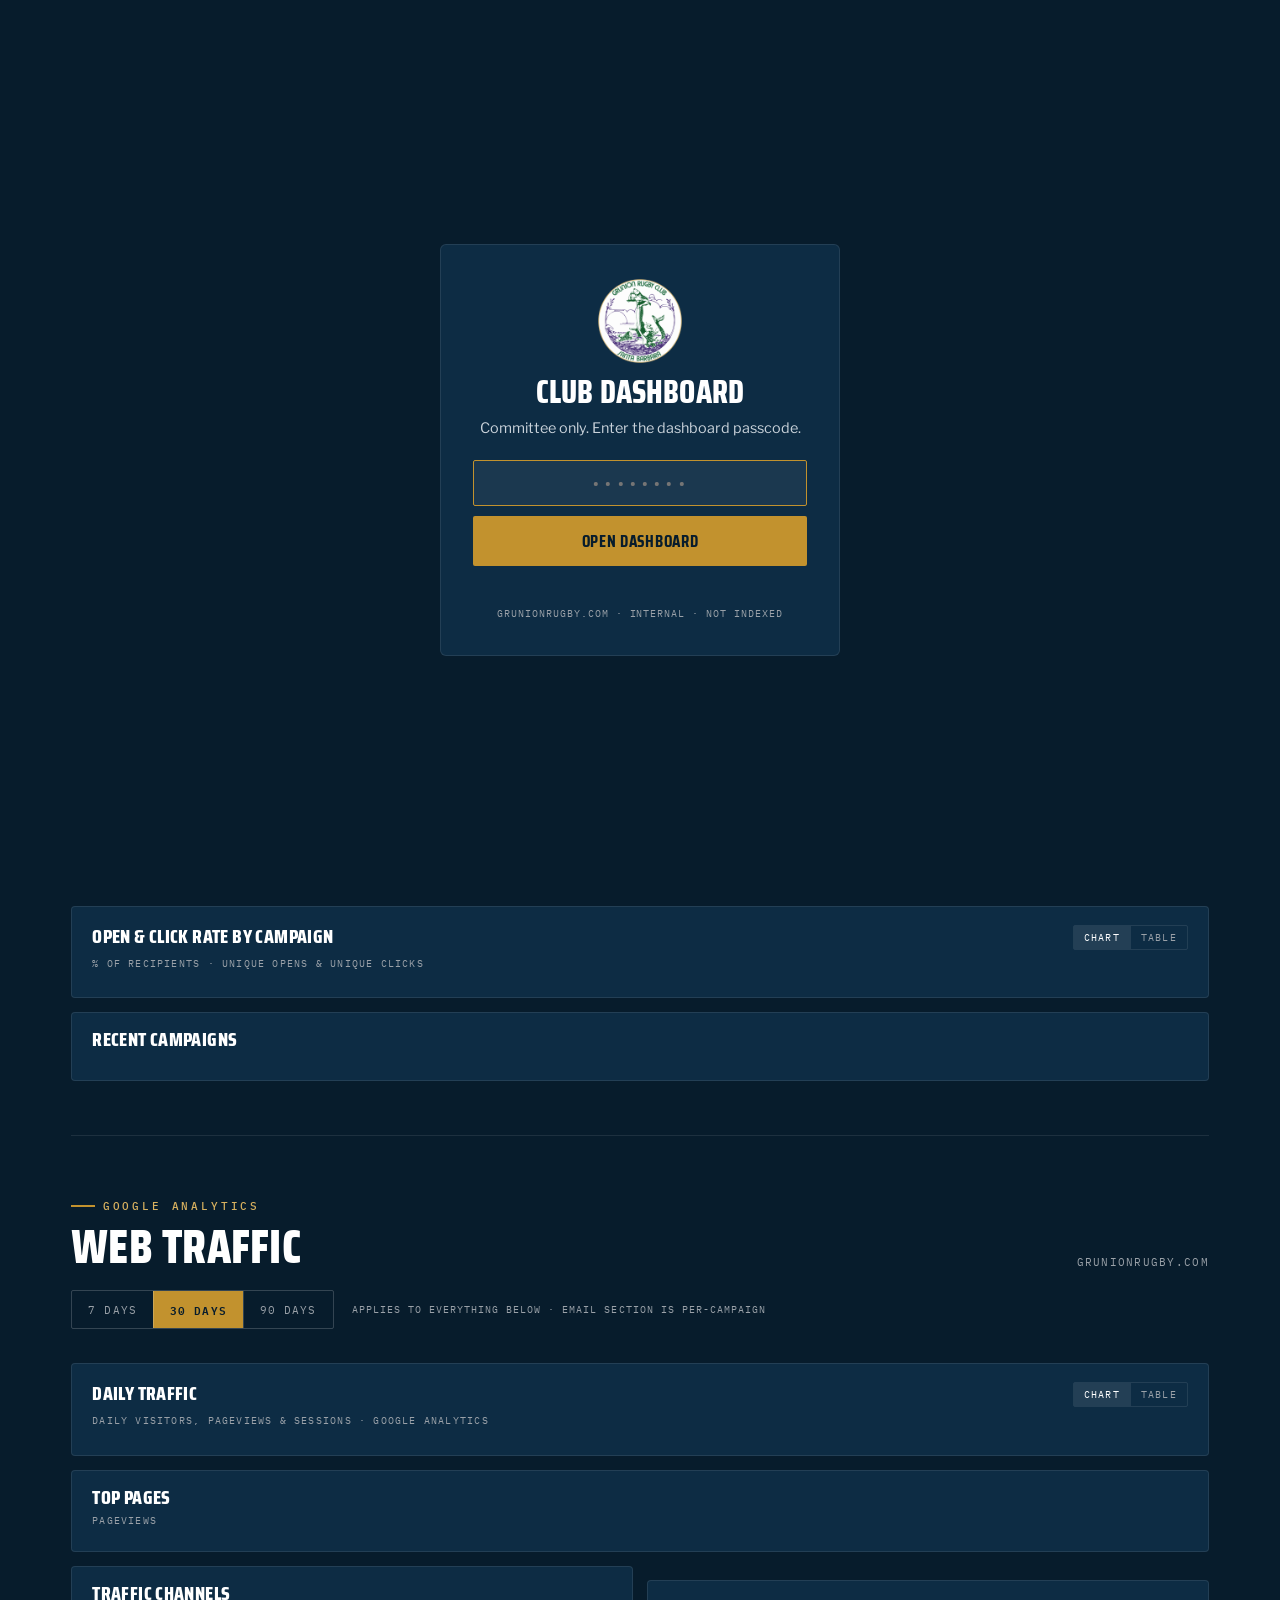
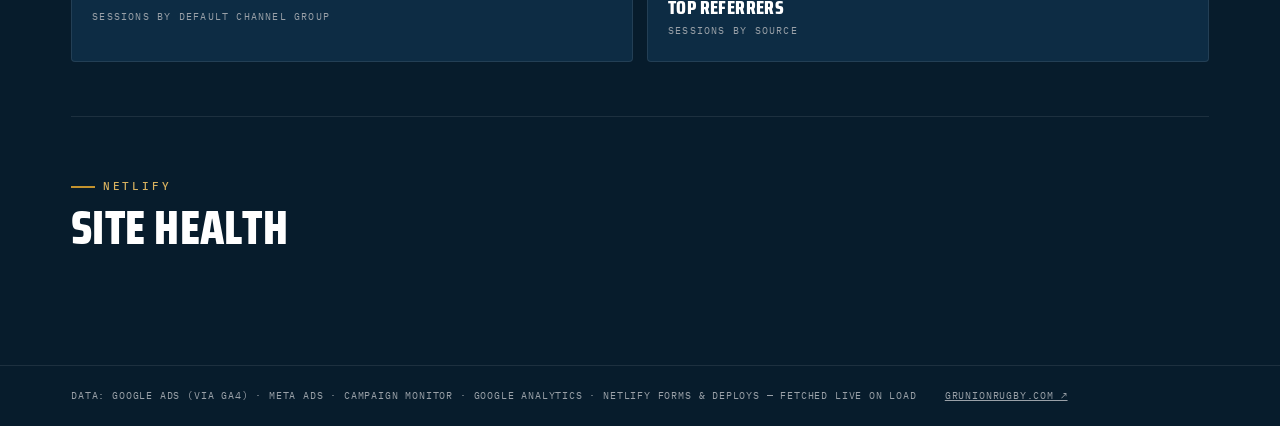
==== commit 0166f4de: "Ads tracker: Google Ads + Meta + form leads by campaign on the dashboard; landing-page attribution +" ====
--- a/dashboard/index.html
+++ b/dashboard/index.html
@@ -200,6 +200,24 @@
 .gate-note{font-family:var(--font-mono);font-size:.62rem;letter-spacing:.1em;text-transform:uppercase;
   color:var(--ink3);margin-top:16px}
 
+/* ============================ ADS ============================ */
+.badge{display:inline-block;font-family:var(--font-mono);font-size:.56rem;font-weight:600;letter-spacing:.1em;
+  text-transform:uppercase;padding:2px 6px;border-radius:2px;margin-left:7px;vertical-align:middle;white-space:nowrap}
+.badge.new{background:rgba(99,198,139,.16);color:var(--up)}
+.badge.warn{background:rgba(226,144,109,.18);color:var(--down)}
+.badge.info{background:rgba(91,155,208,.18);color:var(--s2)}
+.ads-warns{display:grid;gap:8px;margin:0 0 14px}
+.ads-warns:empty{display:none}
+.ads-warn{border:1px solid rgba(226,144,109,.35);border-left:3px solid var(--down);background:rgba(226,144,109,.08);
+  padding:10px 14px;font-size:.84rem;color:var(--ink2);border-radius:3px;line-height:1.5}
+.ads-warn.info{border-color:rgba(91,155,208,.35);border-left-color:var(--s2);background:rgba(91,155,208,.08)}
+.tscroll .dtable.ads-wide{min-width:1120px}
+.dtable td.ads-name{white-space:nowrap;max-width:340px;overflow:hidden;text-overflow:ellipsis}
+.dtable td.ads-plat{white-space:nowrap}
+.dtable td.ads-dim{color:var(--ink3)}
+/* ads tiles carry their scope in the sub-line, so it wraps instead of truncating */
+#adsTiles .tile .t-sub{white-space:normal;line-height:1.4}
+
 /* footer */
 .dfoot{border-top:1px solid var(--line);margin-top:26px}
 .dfoot-in{padding-block:22px;display:flex;flex-wrap:wrap;gap:8px 28px;
@@ -217,10 +235,10 @@
 </head>
 <body>
 <!-- ============================ PASSCODE GATE ============================ -->
-<div class="gatewall" id="gate">
+<div class="gatewall" id="gate" role="dialog" aria-modal="true" aria-labelledby="gateTitle">
   <div class="gate-card">
     <img class="crest" src="/assets/grunion-crest.png" alt="Grunion RFC crest" />
-    <h1>Club Dashboard</h1>
+    <h1 id="gateTitle">Club Dashboard</h1>
     <p>Committee only. Enter the dashboard passcode.</p>
     <form class="gate-form" id="gateForm">
       <label class="sr-only" for="gateKey">Dashboard passcode</label>
@@ -238,7 +256,7 @@
     <img class="crest" src="/assets/grunion-crest.png" alt="" />
     <div class="t">
       <b>Club Dashboard</b>
-      <i>Grunion RFC · Email &amp; Web Analytics</i>
+      <i>Grunion RFC · Ads, Email &amp; Web Analytics</i>
     </div>
     <div class="dhead-right">
       <span class="updated" id="updatedAt">—</span>
@@ -250,6 +268,88 @@
 <hr class="rule101" />
 
 <main class="wrap" id="main">
+
+  <!-- ============================ ADS ============================ -->
+  <section class="section" id="sec-ads" aria-labelledby="h-ads">
+    <div class="sec-head">
+      <div>
+        <span class="kicker">Google Ads · Facebook · Instagram</span>
+        <h2 id="h-ads">Ad Campaigns</h2>
+      </div>
+      <span class="sec-note" id="adsNote"></span>
+    </div>
+
+    <div class="filter-row" id="adsFilter">
+      <div class="seg" role="group" aria-label="Ads date range">
+        <button type="button" data-adays="7"   aria-pressed="false">7 days</button>
+        <button type="button" data-adays="30"  aria-pressed="true">30 days</button>
+        <button type="button" data-adays="90"  aria-pressed="false">90 days</button>
+        <button type="button" data-adays="all" aria-pressed="false">Since launch</button>
+      </div>
+      <span class="filter-note">applies to this section only · campaigns are found automatically on both platforms</span>
+    </div>
+
+    <div class="ads-warns" id="adsWarnings"></div>
+    <div class="tiles" id="adsTiles"></div>
+
+    <div class="card" id="adsPlatformCard">
+      <div class="card-head">
+        <h3>By Platform</h3>
+        <div class="spacer"></div>
+        <span class="card-sub" id="adsPlatformSub"></span>
+      </div>
+      <div class="tscroll" id="adsPlatformTable"></div>
+    </div>
+
+    <div class="card" id="adsCampaignCard">
+      <div class="card-head">
+        <h3>By Campaign</h3>
+        <div class="spacer"></div>
+        <span class="card-sub" id="adsCampaignSub"></span>
+      </div>
+      <div class="tscroll" id="adsCampaignTable"></div>
+    </div>
+
+    <div class="grid2">
+      <div class="card" id="adsSpendCard">
+        <div class="card-head">
+          <h3>Daily Spend</h3>
+          <div class="spacer"></div>
+          <div class="tgl" role="group" aria-label="Daily spend — view as">
+            <button type="button" data-view="chart" aria-pressed="true">Chart</button>
+            <button type="button" data-view="table" aria-pressed="false">Table</button>
+          </div>
+          <span class="card-sub">$ per day · Google (via GA4, about a day behind) and Meta</span>
+        </div>
+        <div class="legend" id="adsSpendLegend"></div>
+        <div class="chart-wrap" id="adsSpendChart"></div>
+        <div class="tscroll" id="adsSpendChartTable" hidden></div>
+      </div>
+      <div class="card" id="adsLeadsDailyCard">
+        <div class="card-head">
+          <h3>Daily Leads</h3>
+          <div class="spacer"></div>
+          <div class="tgl" role="group" aria-label="Daily leads — view as">
+            <button type="button" data-view="chart" aria-pressed="true">Chart</button>
+            <button type="button" data-view="table" aria-pressed="false">Table</button>
+          </div>
+          <span class="card-sub">site sign-ups + coach applications (any source) · Meta Instant Form leads</span>
+        </div>
+        <div class="legend" id="adsLeadsLegend"></div>
+        <div class="chart-wrap" id="adsLeadsChart"></div>
+        <div class="tscroll" id="adsLeadsChartTable" hidden></div>
+      </div>
+    </div>
+
+    <div class="card" id="adsLeadsCard">
+      <div class="card-head">
+        <h3>Recent Leads</h3>
+        <div class="spacer"></div>
+        <span class="card-sub" id="adsLeadsSub"></span>
+      </div>
+      <div class="tscroll" id="adsLeadsTable"></div>
+    </div>
+  </section>
 
   <!-- ============================ EMAIL ============================ -->
   <section class="section" id="sec-email" aria-labelledby="h-email">
@@ -369,7 +469,7 @@
 
 <footer class="dfoot">
   <div class="wrap dfoot-in">
-    <span>Data: Campaign Monitor · Google Analytics · Netlify forms &amp; deploys — fetched live on load</span>
+    <span>Data: Google Ads (via GA4) · Meta Ads · Campaign Monitor · Google Analytics · Netlify forms &amp; deploys — fetched live on load</span>
     <span><a href="https://grunionrugby.com" target="_blank" rel="noopener">grunionrugby.com ↗</a></span>
   </div>
 </footer>
@@ -378,7 +478,7 @@
 'use strict';
 /* ============================================================================
    Grunion RFC Club Dashboard
-   All data comes from three same-site Netlify Functions (cm-stats, ga-stats,
+   All data comes from four same-site Netlify Functions (ads-stats, cm-stats, ga-stats,
    netlify-stats). Every call carries the dashboard passcode; the functions
    refuse to answer without it. All dynamic strings are inserted with
    textContent — never innerHTML.
@@ -429,12 +529,21 @@
 
 // ---------- auth + API ------------------------------------------------------
 const KEY_LS = 'grunionDashKey';
-const state = { days: 30, cm: null, ga: null, nl: null };
-
+const state = { days: 30, adsDays: 30, cm: null, ga: null, nl: null, ads: null };
+
+// While the gate is up, the page behind it is inert (no Tab stops, no clicks) so the
+// passcode dialog is truly modal for keyboard and screen-reader users.
+function setGate(open) {
+  $('gate').hidden = !open;
+  for (const sel of ['header.dhead', 'main#main', 'footer.dfoot', 'hr.rule101']) {
+    const n = document.querySelector(sel);
+    if (n) { n.inert = open; n.setAttribute('aria-hidden', open ? 'true' : 'false'); }
+  }
+}
 function lock(message) {
   localStorage.removeItem(KEY_LS);
   $('gateErr').textContent = message || '';
-  $('gate').hidden = false;
+  setGate(true);
   $('gateKey').value = '';
   setTimeout(() => $('gateKey').focus(), 50);
 }
@@ -449,9 +558,6 @@
     return { error: 'Network error — are you offline?' };
   }
   if (r.status === 401) { lock('That passcode didn’t match — try again.'); return { error: 'unauthorized' }; }
-  if (r.status === 503) {
-    return { error: 'DASHBOARD_KEY isn’t set on the site yet — add it in Netlify env vars (see DASHBOARD-SETUP.md).' };
-  }
   if (r.status === 404) {
     return { error: 'Function not found — deploy the site with the netlify/functions folder first.' };
   }
@@ -919,6 +1025,188 @@
   }
 }
 
+// ---------- ADS section -----------------------------------------------------
+// Data: ads-stats (Google Ads via the GA4 link, Meta Marketing API, Netlify
+// forms), joined by campaign name. Its own date range, independent of the
+// Web Traffic filter. Every total says what it covers.
+const ADS_SEEN_LS = 'grunionAdsSeen';
+const fmtMoney = (v) => (v == null || isNaN(v)) ? '—' : `$${Number(v).toLocaleString('en-US', { minimumFractionDigits: 2, maximumFractionDigits: 2 })}`;
+const fmtMoney0 = (v) => (v == null || isNaN(v)) ? '—' : `$${Math.round(Number(v)).toLocaleString('en-US')}`;
+const parseIsoDay = (s) => { const m = /^(\d{4})-(\d{2})-(\d{2})$/.exec(String(s || '')); return m ? new Date(+m[1], +m[2] - 1, +m[3]) : null; };
+const dIso = (s) => dShort(parseIsoDay(s));
+const plural = (n, word) => `${fmtInt(n)} ${word}${n === 1 ? '' : 's'}`;
+
+function adsBadge(text, cls, title) {
+  const b = el('span', `badge ${cls}`, text);
+  if (title) b.title = title;
+  return b;
+}
+// like buildTable, but a cell may be { text, badges:[{text,cls,title}], title, cls }
+function adsTable(container, caption, headers, rows, { empty, wide } = {}) {
+  clear(container);
+  if (!rows.length) { cardState(container, empty || 'Nothing in this range yet'); return; }
+  const table = el('table', wide ? 'dtable ads-wide' : 'dtable');
+  table.appendChild(el('caption', null, caption));
+  const thead = el('thead'); const trh = el('tr');
+  headers.forEach((h) => trh.appendChild(el('th', null, h)));
+  thead.appendChild(trh); table.appendChild(thead);
+  const tbody = el('tbody');
+  for (const r of rows) {
+    const tr = el('tr');
+    for (const cell of r) {
+      const td = el('td');
+      if (cell && typeof cell === 'object') {
+        if (cell.cls) td.className = cell.cls;
+        td.appendChild(document.createTextNode(cell.text == null ? '—' : String(cell.text)));
+        for (const b of cell.badges || []) td.appendChild(adsBadge(b.text, b.cls, b.title));
+        if (cell.title) td.title = cell.title;
+      } else td.textContent = cell == null ? '—' : String(cell);
+      tr.appendChild(td);
+    }
+    tbody.appendChild(tr);
+  }
+  table.appendChild(tbody);
+  container.appendChild(table);
+}
+const money = (v) => (v == null ? '—' : fmtMoney(v));
+const adsRangeLabel = (a) => (a.days === 'all' ? `since launch` : `last ${a.days} days`);
+function metaSplitLabel(c) {
+  const s = c.split || {};
+  const parts = [];
+  if (s.facebook?.spend) parts.push(`Facebook ${fmtMoney0(s.facebook.spend)}`);
+  if (s.instagram?.spend) parts.push(`Instagram ${fmtMoney0(s.instagram.spend)}`);
+  const other = Object.entries(s).filter(([k]) => !['facebook', 'instagram'].includes(k)).reduce((a, [, v]) => a + (v.spend || 0), 0);
+  if (other) parts.push(`other ${fmtMoney0(other)}`);
+  return parts.length ? parts.join(' · ') : 'Facebook / Instagram';
+}
+
+function renderAds() {
+  const a = state.ads;
+  const tiles = clear($('adsTiles'));
+  const warns = clear($('adsWarnings'));
+  if (!a || a.error || !a.totals) {
+    const msg = a?.error || 'no response';
+    cardState(tiles, [`Ads tracker unavailable: ${msg}`]).style.gridColumn = '1/-1';
+    ['adsPlatformTable', 'adsCampaignTable', 'adsLeadsTable', 'adsSpendChart', 'adsLeadsChart'].forEach((id) => cardState($(id), 'Unavailable'));
+    ['adsSpendLegend', 'adsLeadsLegend', 'adsSpendChartTable', 'adsLeadsChartTable'].forEach((id) => clear($(id)));
+    ['adsPlatformSub', 'adsCampaignSub', 'adsLeadsSub', 'adsNote'].forEach((id) => { $(id).textContent = ''; });
+    return;
+  }
+  const label = adsRangeLabel(a);
+  $('adsNote').textContent = `${dIso(a.range.since)} to ${dIso(a.range.until)}${a.cachedAt ? ` · figures as of ${relTime(a.cachedAt)}` : ''}`;
+
+  // warnings — the tracker's own checks (untagged ads, spend with no leads, spam folder, missing links)
+  for (const w of a.warnings || []) warns.appendChild(el('div', `ads-warn${w.level === 'info' ? ' info' : ''}`, w.text));
+
+  // tiles — each one says what it covers
+  const t = a.totals;
+  tiles.appendChild(tile({ label: `Ad spend · ${label}`, value: money(t.spend), sub: `Google ${money(t.googleSpend)} · Meta ${money(t.metaSpend)}` }));
+  const parts = [`${fmtInt(t.siteLeadsFromAds.total)} site form + ${fmtInt(t.instantLeads)} Instant Form`];
+  const notCounted = [];
+  if (t.siteLeadsUntaggedSocial.total) notCounted.push(`${t.siteLeadsUntaggedSocial.total} untagged social`);
+  const otherLeads = t.siteLeadsAll.total - t.siteLeadsFromAds.total - t.siteLeadsUntaggedSocial.total;
+  if (otherLeads > 0) notCounted.push(`${otherLeads} not from an ad`);
+  tiles.appendChild(tile({ label: `Leads from ads · ${label}`, value: fmtInt(t.leads), sub: parts.join(' · ') + (notCounted.length ? ` · not counted: ${notCounted.join(', ')}` : '') }));
+  tiles.appendChild(tile({ label: 'Cost per lead', value: money(t.cpl), sub: t.cpl == null ? 'needs a lead from an ad first' : 'ad spend ÷ leads from ads' }));
+  tiles.appendChild(tile({ label: `Ad clicks · ${label}`, value: fmtInt(t.clicks), sub: `${t.cpc == null ? 'no spend yet' : `${money(t.cpc)} per click`} · ${fmtNum(t.impressions)} impressions` }));
+  tiles.appendChild(tile({ label: `Text / email taps · ${label}`, value: fmtInt(t.taps), sub: `from ad visits · ${fmtInt(t.tapsAllVisitors)} from all visitors` }));
+  const camps = a.campaigns || [];
+  tiles.appendChild(tile({ label: 'Campaigns', value: fmtInt(camps.length), sub: `${camps.filter((c) => c.status === 'Active').length} active · ${camps.filter((c) => c.isNew).length} started in the last 14 days` }));
+
+  // by platform
+  adsTable($('adsPlatformTable'), `By platform · ${label}`,
+    ['Platform', 'Spend', 'Impressions', 'Clicks', 'CTR', 'CPC', 'Site visits', 'Engaged', 'Site leads', 'Instant Form', 'Leads', 'Cost / lead', 'Click → lead', 'Taps'],
+    (a.platforms || []).map((p) => [
+      { text: p.label, cls: 'ads-name', title: p.note || p.label }, money(p.spend), fmtNum(p.impressions), fmtInt(p.clicks), fmtPct(p.ctr), money(p.cpc),
+      fmtInt(p.sessions), fmtPct(p.engagementRate), fmtInt(p.siteLeads), fmtInt(p.instantLeads), fmtInt(p.leads),
+      money(p.cpl), fmtPct(p.clickToLead), fmtInt(p.taps),
+    ]),
+    { empty: 'No ad activity in this range yet', wide: true });
+  $('adsPlatformSub').textContent = 'lowest cost per lead wins · untagged social and non-ad leads are listed so the totals add up';
+
+  // by campaign, with badges and "new since your last visit"
+  let seen = [];
+  try { seen = JSON.parse(localStorage.getItem(ADS_SEEN_LS) || '[]'); } catch { seen = []; }
+  if (!Array.isArray(seen)) seen = [];
+  const seenSet = new Set(seen);
+  const firstVisit = seen.length === 0;
+  const badgesFor = (c) => {
+    const out = [];
+    if (c.flags.includes('new')) out.push({ text: 'New', cls: 'new', title: `First activity ${dIso(c.firstSeen)}` });
+    if (!firstVisit && !seenSet.has(c.key)) out.push({ text: 'New since your last visit', cls: 'info' });
+    if (c.flags.includes('untagged')) out.push({ text: 'Untagged', cls: 'warn', title: 'Meta reports clicks but no tagged visits reached the site. Add the URL parameters line to this campaign’s ads (DASHBOARD-SETUP.md).' });
+    if (c.flags.includes('no_leads')) out.push({ text: 'No leads', cls: 'warn', title: `${money(c.spend)} spent, no leads yet` });
+    return out;
+  };
+  adsTable($('adsCampaignTable'), `By campaign · ${label}`,
+    ['Campaign', 'Platform', 'Goal', 'Status', 'Started', 'Spend', 'Impressions', 'Clicks', 'CTR', 'CPC', 'Site visits', 'Engaged', 'Site leads', 'Instant Form', 'Leads', 'Cost / lead', 'Taps'],
+    camps.map((c) => [
+      { text: c.name, badges: badgesFor(c), cls: 'ads-name', title: [c.platformLabel, c.kind, c.dailyBudget ? `${fmtMoney0(c.dailyBudget)}/day budget` : null].filter(Boolean).join(' · ') },
+      { text: c.platform === 'meta' ? metaSplitLabel(c) : c.platformLabel, cls: 'ads-plat' },
+      c.goal, c.status,
+      { text: c.firstSeen ? dIso(c.firstSeen) : '—', title: c.daysRunning ? `${plural(c.daysRunning, 'day')} · last activity ${c.lastSeen ? dIso(c.lastSeen) : '—'}` : 'No activity yet' },
+      money(c.spend), fmtNum(c.impressions), fmtInt(c.clicks), fmtPct(c.ctr), money(c.cpc),
+      fmtInt(c.sessions), fmtPct(c.engagementRate),
+      { text: fmtInt(c.siteLeads.total), title: `${plural(c.siteLeads.play, 'player sign-up')} · ${plural(c.siteLeads.coach, 'coach application')}` },
+      fmtInt(c.instantLeads), fmtInt(c.leads), money(c.cpl),
+      { text: fmtInt(c.taps.text + c.taps.email), title: `${c.taps.text} text · ${c.taps.email} email` },
+    ]),
+    { empty: 'No campaigns have run in this range. New ones appear here on their own once they spend.', wide: true });
+  $('adsCampaignSub').textContent = 'found automatically on both platforms · sorted by spend · hover a name for its budget';
+  try { localStorage.setItem(ADS_SEEN_LS, JSON.stringify([...new Set([...seen, ...camps.map((c) => c.key)])])); } catch { /* private mode */ }
+
+  // daily charts
+  const days = a.daily || [];
+  const xDates = days.map((d) => parseIsoDay(d.date));
+  const xLabels = xDates.map(dShort);
+  const xTip = xDates.map((d) => (d ? d.toLocaleDateString('en-US', { weekday: 'short', month: 'short', day: 'numeric' }) : '—'));
+  const spendSeries = [
+    { name: 'Google spend', color: css('--s1'), values: days.map((d) => d.googleSpend) },
+    { name: 'Meta spend', color: css('--s2'), values: days.map((d) => d.metaSpend) },
+  ];
+  legend($('adsSpendLegend'), spendSeries);
+  if (days.length && days.some((d) => d.googleSpend || d.metaSpend)) {
+    lineChart($('adsSpendChart'), { xLabels, xTip, series: spendSeries, yFmt: fmtMoney0, ariaLabel: 'Daily ad spend by platform. Use arrow keys to read values; the Table button shows the same data.' });
+    buildTable($('adsSpendChartTable'), 'Daily ad spend', ['Date', 'Google', 'Meta'], days.map((d, i) => [xLabels[i], fmtMoney(d.googleSpend), fmtMoney(d.metaSpend)]));
+  } else { cardState($('adsSpendChart'), 'No spend recorded in this range yet'); clear($('adsSpendChartTable')); }
+  const leadSeries = [
+    { name: 'Site leads (any source)', color: css('--s3'), values: days.map((d) => d.siteLeads) },
+    { name: 'Meta Instant Form leads', color: css('--s2'), values: days.map((d) => d.instantLeads) },
+  ];
+  legend($('adsLeadsLegend'), leadSeries);
+  if (days.length && days.some((d) => d.siteLeads || d.instantLeads)) {
+    lineChart($('adsLeadsChart'), { xLabels, xTip, series: leadSeries, yFmt: fmtInt, ariaLabel: 'Daily leads. Use arrow keys to read values; the Table button shows the same data.' });
+    buildTable($('adsLeadsChartTable'), 'Daily leads', ['Date', 'Site leads', 'Instant Form'], days.map((d, i) => [xLabels[i], fmtInt(d.siteLeads), fmtInt(d.instantLeads)]));
+  } else { cardState($('adsLeadsChart'), 'No leads in this range yet'); clear($('adsLeadsChartTable')); }
+
+  // recent leads
+  const leads = a.recentLeads || [];
+  adsTable($('adsLeadsTable'), 'Recent site leads',
+    ['When', 'Form', 'Name', 'Came from', 'Campaign', 'Ad / placement'],
+    leads.map((l) => [
+      { text: relTime(l.at), title: l.at ? new Date(l.at).toLocaleString('en-US') : '' },
+      l.form === 'coach' ? 'Coach application' : 'Player sign-up', l.name || '—', l.platformLabel,
+      l.campaign ? l.campaign : { text: '—', cls: 'ads-dim', title: l.tagged ? 'Tagged, but no campaign name' : 'No campaign tags on this visit' },
+      [l.ad, l.term].filter(Boolean).join(' · ') || { text: '—', cls: 'ads-dim' },
+    ]),
+    { empty: 'No site sign-ups or applications yet' });
+  $('adsLeadsSub').textContent = `last ${leads.length} site sign-ups and applications · Instant Form leads live in Meta’s Leads Center`;
+}
+function setAdsStale(on) {
+  ['adsPlatformCard', 'adsCampaignCard', 'adsSpendCard', 'adsLeadsDailyCard', 'adsLeadsCard'].forEach((id) => $(id).classList.toggle('stale', on));
+  $('adsTiles').classList.toggle('stale', on);
+}
+async function loadAds(fresh) {
+  setAdsStale(true);
+  const params = { days: state.adsDays };
+  if (fresh) params.fresh = '1';
+  const a = await api('ads-stats', params);
+  setAdsStale(false);
+  if (a?.error === 'unauthorized') return;
+  state.ads = a;
+  try { renderAds(); } catch (e) { console.error('[dash] ads render', e); }
+}
+
 // ---------- loading + wiring ------------------------------------------------
 function setStale(on) {
   ['trafficCard', 'pagesCard', 'channelsCard', 'refCard'].forEach((id) => $(id).classList.toggle('stale', on));
@@ -942,9 +1230,9 @@
   try { renderWeb(); } catch (e) { console.error('[dash] web render', e); }
   try { renderSite(); } catch (e) { console.error('[dash] site render', e); }
 }
-async function loadAll() {
+async function loadAll(ev) {
   $('updatedAt').textContent = 'Loading…';
-  await Promise.all([loadEmail(), loadWeb()]);
+  await Promise.all([loadEmail(), loadWeb(), loadAds(!!ev)]);
   $('updatedAt').textContent =
     'Updated ' + new Date().toLocaleTimeString('en-US', { hour: 'numeric', minute: '2-digit' });
 }
@@ -960,6 +1248,17 @@
   }));
 initViewToggle('emailChartCard', 'emailChart', 'emailChartTable');
 initViewToggle('trafficCard', 'trafficChart', 'trafficChartTable');
+$('adsFilter').querySelectorAll('[data-adays]').forEach((btn) =>
+  btn.addEventListener('click', () => {
+    const d = btn.dataset.adays === 'all' ? 'all' : +btn.dataset.adays;
+    if (d === state.adsDays) return;
+    state.adsDays = d;
+    $('adsFilter').querySelectorAll('[data-adays]').forEach((b) =>
+      b.setAttribute('aria-pressed', String(b === btn)));
+    loadAds();
+  }));
+initViewToggle('adsSpendCard', 'adsSpendChart', 'adsSpendChartTable');
+initViewToggle('adsLeadsDailyCard', 'adsLeadsChart', 'adsLeadsChartTable');
 $('refreshBtn').addEventListener('click', loadAll);
 $('lockBtn').addEventListener('click', () => lock(''));
 $('gateForm').addEventListener('submit', (ev) => {
@@ -967,13 +1266,13 @@
   const v = $('gateKey').value.trim();
   if (!v) return;
   localStorage.setItem(KEY_LS, v);
-  $('gate').hidden = true;
+  setGate(false);
   $('gateErr').textContent = '';
   loadAll();
 });
 
 // boot
-if (localStorage.getItem(KEY_LS)) { $('gate').hidden = true; loadAll(); }
+if (localStorage.getItem(KEY_LS)) { setGate(false); loadAll(); }
 else lock('');
 
 
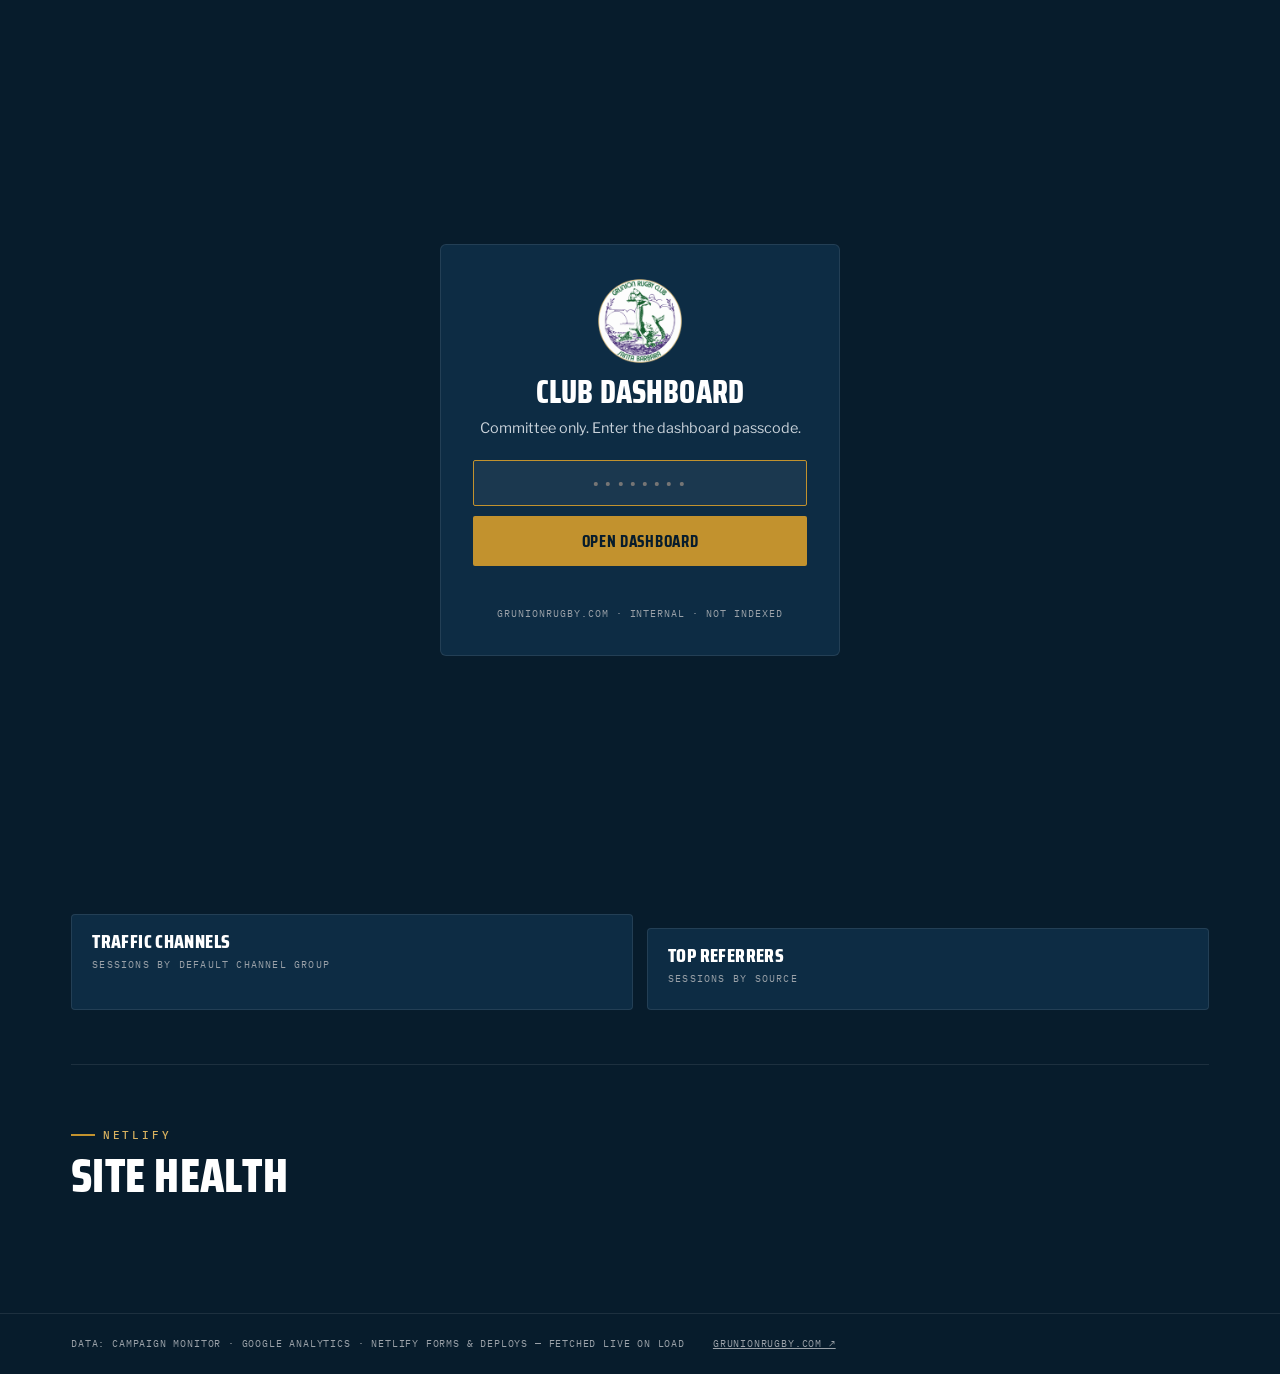
==== commit 9073b807: "Dashboard: Ad Campaigns moves to its own page (/dashboard/ads/) with a header switch; shared css + c" ====
--- a/dashboard/index.html
+++ b/dashboard/index.html
@@ -12,226 +12,7 @@
 <link rel="preconnect" href="https://fonts.googleapis.com" />
 <link rel="preconnect" href="https://fonts.gstatic.com" crossorigin />
 <link href="https://fonts.googleapis.com/css2?family=Saira+Condensed:wght@600;700;800;900&family=Libre+Franklin:ital,wght@0,400;0,500;0,600;0,700;1,400&family=IBM+Plex+Mono:wght@400;500;600&display=swap" rel="stylesheet" />
-<style>
-/* ============================ TOKENS ============================ */
-:root{
-  --page:#071c2c;            /* ocean-950 */
-  --card:#0d2c44;            /* ocean-800 — chart surface (palette validated against this) */
-  --card-2:#11324d;
-  --ink1:#ffffff;
-  --ink2:#c9d2da;
-  --ink3:#9aa1a8;            /* gray-101 — muted / axis */
-  --line:rgba(255,255,255,.09);
-  --grid:rgba(255,255,255,.08);
-  --baseline:rgba(255,255,255,.18);
-  --gold:#c2922e; --gold-soft:#d8b15f;
-  /* categorical series — Grunion ramp stepped for the dark surface.
-     Validated (dataviz six checks, dark, surface #0d2c44):
-     band PASS · chroma PASS · CVD ΔE 13.7 PASS · normal ΔE 15.6 PASS · contrast ≥3:1 PASS */
-  --s1:#b8892b;  /* gold  — slot 1 */
-  --s2:#5b9bd0;  /* blue  — slot 2 */
-  --s3:#3fa371;  /* green — slot 3 */
-  --up:#63c68b;  /* delta good  (4.5:1+ on card) */
-  --down:#e2906d;/* delta bad   (4.5:1+ on card) */
-  --font-display:"Saira Condensed","Arial Narrow",sans-serif;
-  --font-body:"Libre Franklin",system-ui,sans-serif;
-  --font-mono:"IBM Plex Mono",ui-monospace,monospace;
-  --wrap:1240px;
-  --gutter:clamp(18px,4vw,56px);
-}
-*{box-sizing:border-box}
-html{color-scheme:dark}
-body{margin:0;background:var(--page);color:var(--ink1);font-family:var(--font-body);
-  font-size:15.5px;line-height:1.55;-webkit-font-smoothing:antialiased}
-img{max-width:100%;display:block}
-a{color:var(--gold-soft)}
-h1,h2,h3{margin:0;font-family:var(--font-display);font-weight:800;line-height:.95;
-  letter-spacing:.005em;text-transform:uppercase}
-p{margin:0}
-button{font-family:inherit;cursor:pointer;color:inherit}
-:focus-visible{outline:3px solid var(--gold);outline-offset:2px}
-.wrap{max-width:var(--wrap);margin:0 auto;padding-inline:var(--gutter)}
-.kicker{font-family:var(--font-mono);font-size:.68rem;font-weight:500;letter-spacing:.26em;
-  text-transform:uppercase;color:var(--gold-soft);display:inline-flex;align-items:center;gap:.7em}
-.kicker::before{content:"";width:24px;height:2px;background:var(--gold);display:inline-block}
-.mono{font-family:var(--font-mono)}
-
-/* jersey stripe, as on the main site */
-.rule101{height:5px;border:0;margin:0;
-  background:linear-gradient(90deg,var(--s2) 0 33.33%,var(--ink3) 33.33% 66.66%,var(--s3) 66.66% 100%)}
-
-/* ============================ HEADER ============================ */
-.dhead{border-bottom:1px solid var(--line);background:rgba(7,28,44,.85);backdrop-filter:blur(6px);
-  position:sticky;top:0;z-index:40}
-.dhead-in{display:flex;align-items:center;gap:16px;padding-block:14px}
-.dhead .crest{height:52px;width:auto;filter:drop-shadow(0 1px 5px rgba(0,0,0,.45))}
-.dhead .t b{font-family:var(--font-display);font-weight:800;font-size:1.7rem;
-  text-transform:uppercase;letter-spacing:.02em;line-height:1;display:block}
-.dhead .t i{font-family:var(--font-mono);font-style:normal;font-size:.6rem;letter-spacing:.18em;
-  color:var(--ink3);text-transform:uppercase;display:block;margin-top:3px}
-.dhead-right{margin-left:auto;display:flex;align-items:center;gap:10px;flex-wrap:wrap;justify-content:flex-end}
-.updated{font-family:var(--font-mono);font-size:.66rem;letter-spacing:.1em;text-transform:uppercase;color:var(--ink3)}
-.hbtn{background:transparent;border:1px solid var(--line);border-radius:2px;padding:8px 14px;
-  font-family:var(--font-mono);font-size:.68rem;letter-spacing:.12em;text-transform:uppercase;color:var(--ink2)}
-.hbtn:hover{border-color:var(--gold-soft);color:#fff}
-
-/* ============================ SECTIONS ============================ */
-.section{padding-block:clamp(30px,4.5vw,54px)}
-.sec-head{display:flex;flex-wrap:wrap;align-items:flex-end;justify-content:space-between;
-  gap:12px 24px;margin-bottom:20px}
-.sec-head h2{font-size:clamp(1.9rem,4.4vw,3rem);margin-top:10px}
-.sec-note{font-family:var(--font-mono);font-size:.66rem;letter-spacing:.12em;
-  text-transform:uppercase;color:var(--ink3)}
-.section + .section{border-top:1px solid var(--line)}
-
-/* filter row — one row, scopes everything below it in the section */
-.filter-row{display:flex;flex-wrap:wrap;align-items:center;gap:12px 18px;margin:2px 0 20px}
-.seg{display:inline-flex;border:1px solid var(--baseline);border-radius:2px;overflow:hidden}
-.seg button{background:transparent;border:0;border-left:1px solid var(--baseline);
-  padding:9px 16px;font-family:var(--font-mono);font-size:.7rem;letter-spacing:.1em;
-  text-transform:uppercase;color:var(--ink3)}
-.seg button:first-child{border-left:0}
-.seg button[aria-pressed="true"]{background:var(--gold);color:var(--page);font-weight:600}
-.seg button:not([aria-pressed="true"]):hover{color:#fff;background:rgba(255,255,255,.05)}
-.filter-note{font-family:var(--font-mono);font-size:.64rem;letter-spacing:.1em;
-  text-transform:uppercase;color:var(--ink3)}
-
-/* ============================ TILES ============================ */
-.tiles{display:grid;grid-template-columns:repeat(auto-fit,minmax(178px,1fr));gap:12px;margin-bottom:14px}
-.tile{background:var(--card);border:1px solid var(--line);border-radius:4px;padding:16px 18px;min-width:0}
-.tile .t-lab{font-family:var(--font-mono);font-size:.64rem;letter-spacing:.14em;
-  text-transform:uppercase;color:var(--ink3)}
-.tile .t-val{font-weight:600;font-size:1.9rem;line-height:1.1;margin-top:8px;color:var(--ink1);
-  display:flex;align-items:baseline;gap:10px;flex-wrap:wrap}
-.tile .t-val small{font-weight:500;font-size:.95rem;color:var(--ink3)}
-.delta{font-family:var(--font-mono);font-size:.72rem;font-weight:600;letter-spacing:.02em;white-space:nowrap}
-.delta.up{color:var(--up)} .delta.down{color:var(--down)} .delta.flat{color:var(--ink3)}
-.tile .t-sub{font-size:.8rem;color:var(--ink2);margin-top:7px;overflow:hidden;
-  text-overflow:ellipsis;white-space:nowrap}
-.tile .t-sub .mono{font-size:.72rem;color:var(--ink3)}
-.dot{display:inline-block;width:8px;height:8px;border-radius:50%;margin-right:6px;vertical-align:baseline}
-
-/* ============================ CARDS & GRIDS ============================ */
-.card{background:var(--card);border:1px solid var(--line);border-radius:4px;
-  padding:18px 20px 16px;min-width:0;position:relative}
-.card + .card,.grid2 + .card,.card + .grid2{margin-top:14px}
-.grid2{display:grid;grid-template-columns:1fr 1fr;gap:14px}
-@media(max-width:880px){.grid2{grid-template-columns:1fr}}
-.card-head{display:flex;flex-wrap:wrap;align-items:center;gap:8px 16px;margin-bottom:6px}
-.card-head h3{font-size:1.22rem;letter-spacing:.02em;color:var(--ink1)}
-.card-head .spacer{flex:1}
-.card-sub{font-family:var(--font-mono);font-size:.63rem;letter-spacing:.12em;
-  text-transform:uppercase;color:var(--ink3);width:100%;margin-top:-2px}
-.card.stale > :not(.card-head){opacity:.5;transition:opacity .2s}
-.tiles.stale{opacity:.55;transition:opacity .2s}
-.card-state{padding:26px 4px;font-family:var(--font-mono);font-size:.76rem;
-  letter-spacing:.06em;color:var(--ink3);line-height:1.7}
-.card-state b{color:var(--gold-soft);font-weight:500}
-
-/* legend — always present for ≥2 series; line keys mirror the mark */
-.legend{display:flex;flex-wrap:wrap;gap:6px 18px;margin:2px 0 4px}
-.legend .lg{display:inline-flex;align-items:center;gap:8px;font-size:.78rem;color:var(--ink2)}
-.legend .lg i{width:16px;height:0;border-top:3px solid;border-radius:2px;display:inline-block}
-
-/* chart body */
-.chart-wrap{position:relative}
-.chart-wrap svg{display:block;width:100%;height:auto}
-.chart-wrap svg:focus-visible{outline:2px solid var(--gold);outline-offset:4px;border-radius:3px}
-/* tooltip: values lead, series names follow; line keys not boxes */
-.tip{position:absolute;pointer-events:none;background:#081f31;border:1px solid rgba(255,255,255,.16);
-  border-radius:3px;padding:9px 12px 8px;min-width:150px;box-shadow:0 10px 28px rgba(0,0,0,.45);
-  opacity:0;transition:opacity .08s;z-index:5}
-.tip.on{opacity:1}
-.tip .tp-x{font-family:var(--font-mono);font-size:.62rem;letter-spacing:.12em;
-  text-transform:uppercase;color:var(--ink3);margin-bottom:6px;white-space:nowrap}
-.tip .tp-row{display:flex;align-items:center;gap:8px;padding:2px 0;white-space:nowrap}
-.tip .tp-row i{width:12px;height:0;border-top:3px solid;border-radius:2px;flex:none}
-.tip .tp-row b{font-weight:600;font-size:.88rem;color:var(--ink1);font-variant-numeric:tabular-nums}
-.tip .tp-row span{font-size:.72rem;color:var(--ink3)}
-
-/* chart/table toggle + data tables */
-.tgl{display:inline-flex;border:1px solid var(--line);border-radius:2px;overflow:hidden}
-.tgl button{background:transparent;border:0;border-left:1px solid var(--line);padding:5px 10px;
-  font-family:var(--font-mono);font-size:.62rem;letter-spacing:.12em;text-transform:uppercase;color:var(--ink3)}
-.tgl button:first-child{border-left:0}
-.tgl button[aria-pressed="true"]{background:rgba(255,255,255,.09);color:#fff}
-.dtable{width:100%;border-collapse:collapse;margin-top:8px}
-.dtable caption{text-align:left;font-family:var(--font-mono);font-size:.62rem;letter-spacing:.12em;
-  text-transform:uppercase;color:var(--ink3);padding-bottom:8px}
-.dtable th{font-family:var(--font-mono);font-size:.62rem;letter-spacing:.1em;text-transform:uppercase;
-  color:var(--ink3);font-weight:500;text-align:right;padding:7px 10px;border-bottom:1px solid var(--baseline)}
-.dtable th:first-child{text-align:left;padding-left:2px}
-.dtable td{font-size:.84rem;color:var(--ink2);text-align:right;padding:7px 10px;
-  border-bottom:1px solid var(--line);font-variant-numeric:tabular-nums}
-.dtable td:first-child{text-align:left;color:var(--ink1);padding-left:2px}
-.dtable td a{color:var(--gold-soft);text-decoration:none}
-.dtable td a:hover{text-decoration:underline}
-.dtable tr:last-child td{border-bottom:0}
-.tscroll{overflow-x:auto}
-.tscroll .dtable{min-width:560px}
-
-/* bar list — single-series bars (slot 1), value always visible beside the bar */
-.blist{display:grid;gap:9px;margin-top:10px}
-.brow{display:grid;grid-template-columns:minmax(90px,42%) 1fr auto;align-items:center;gap:12px;min-width:0}
-.brow .b-lab{font-size:.8rem;color:var(--ink2);overflow:hidden;text-overflow:ellipsis;white-space:nowrap}
-.brow .b-lab a{color:var(--ink2);text-decoration:none}
-.brow .b-lab a:hover{color:var(--gold-soft);text-decoration:underline}
-.brow .b-track{height:10px;background:rgba(255,255,255,.06);border-radius:0 4px 4px 0;overflow:hidden}
-.brow .b-bar{height:100%;background:var(--s1);border-radius:0 4px 4px 0;min-width:2px}
-.brow .b-val{font-family:var(--font-mono);font-size:.72rem;color:var(--ink2);font-variant-numeric:tabular-nums}
-.blist-empty{font-family:var(--font-mono);font-size:.72rem;color:var(--ink3);padding:10px 0}
-
-/* ============================ AUTH OVERLAY ============================ */
-.gatewall{position:fixed;inset:0;z-index:100;background:var(--page);display:grid;place-items:center;padding:20px}
-.gatewall[hidden]{display:none}
-.gate-card{width:min(400px,94vw);background:var(--card);border:1px solid var(--line);border-radius:6px;
-  padding:34px 32px;text-align:center}
-.gate-card .crest{height:84px;margin:0 auto 14px}
-.gate-card h1{font-size:2rem}
-.gate-card p{color:var(--ink2);font-size:.9rem;margin-top:10px}
-.gate-form{display:grid;gap:10px;margin-top:20px}
-.gate-form input{background:rgba(255,255,255,.06);border:1px solid rgba(255,255,255,.25);color:#fff;
-  padding:12px 15px;border-radius:2px;font-family:var(--font-mono);font-size:1rem;letter-spacing:.14em;text-align:center}
-.gate-form input:focus{border-color:var(--gold);outline:none}
-.gate-btn{background:var(--gold);color:var(--page);border:0;border-radius:2px;padding:12px 18px;
-  font-family:var(--font-display);font-weight:700;font-size:1.05rem;text-transform:uppercase;letter-spacing:.04em}
-.gate-btn:hover{background:var(--gold-soft)}
-.gate-err{color:var(--down);font-family:var(--font-mono);font-size:.72rem;letter-spacing:.06em;min-height:1.2em}
-.gate-note{font-family:var(--font-mono);font-size:.62rem;letter-spacing:.1em;text-transform:uppercase;
-  color:var(--ink3);margin-top:16px}
-
-/* ============================ ADS ============================ */
-.badge{display:inline-block;font-family:var(--font-mono);font-size:.56rem;font-weight:600;letter-spacing:.1em;
-  text-transform:uppercase;padding:2px 6px;border-radius:2px;margin-left:7px;vertical-align:middle;white-space:nowrap}
-.badge.new{background:rgba(99,198,139,.16);color:var(--up)}
-.badge.warn{background:rgba(226,144,109,.18);color:var(--down)}
-.badge.info{background:rgba(91,155,208,.18);color:var(--s2)}
-.ads-warns{display:grid;gap:8px;margin:0 0 14px}
-.ads-warns:empty{display:none}
-.ads-warn{border:1px solid rgba(226,144,109,.35);border-left:3px solid var(--down);background:rgba(226,144,109,.08);
-  padding:10px 14px;font-size:.84rem;color:var(--ink2);border-radius:3px;line-height:1.5}
-.ads-warn.info{border-color:rgba(91,155,208,.35);border-left-color:var(--s2);background:rgba(91,155,208,.08)}
-.tscroll .dtable.ads-wide{min-width:1120px}
-.dtable td.ads-name{white-space:nowrap;max-width:340px;overflow:hidden;text-overflow:ellipsis}
-.dtable td.ads-plat{white-space:nowrap}
-.dtable td.ads-dim{color:var(--ink3)}
-/* ads tiles carry their scope in the sub-line, so it wraps instead of truncating */
-#adsTiles .tile .t-sub{white-space:normal;line-height:1.4}
-
-/* footer */
-.dfoot{border-top:1px solid var(--line);margin-top:26px}
-.dfoot-in{padding-block:22px;display:flex;flex-wrap:wrap;gap:8px 28px;
-  font-family:var(--font-mono);font-size:.64rem;letter-spacing:.08em;text-transform:uppercase;color:var(--ink3)}
-.dfoot a{color:var(--ink3)}
-.dfoot a:hover{color:var(--gold-soft)}
-
-.sr-only{position:absolute;width:1px;height:1px;padding:0;margin:-1px;overflow:hidden;
-  clip:rect(0 0 0 0);white-space:nowrap;border:0}
-@media(max-width:560px){
-  .tile .t-val{font-size:1.55rem}
-  .dhead .t b{font-size:1.35rem}
-}
-</style>
+<link rel="stylesheet" href="/dashboard/dashboard.css" />
 </head>
 <body>
 <!-- ============================ PASSCODE GATE ============================ -->
@@ -256,9 +37,13 @@
     <img class="crest" src="/assets/grunion-crest.png" alt="" />
     <div class="t">
       <b>Club Dashboard</b>
-      <i>Grunion RFC · Ads, Email &amp; Web Analytics</i>
+      <i>Grunion RFC · Email &amp; Web Analytics</i>
     </div>
     <div class="dhead-right">
+      <nav class="dnav" aria-label="Dashboard pages">
+        <a href="/dashboard/" aria-current="page">Overview</a>
+        <a href="/dashboard/ads/">Ad Campaigns</a>
+      </nav>
       <span class="updated" id="updatedAt">—</span>
       <button class="hbtn" id="refreshBtn" type="button">Refresh</button>
       <button class="hbtn" id="lockBtn" type="button" title="Forget the passcode on this device">Lock</button>
@@ -268,88 +53,6 @@
 <hr class="rule101" />
 
 <main class="wrap" id="main">
-
-  <!-- ============================ ADS ============================ -->
-  <section class="section" id="sec-ads" aria-labelledby="h-ads">
-    <div class="sec-head">
-      <div>
-        <span class="kicker">Google Ads · Facebook · Instagram</span>
-        <h2 id="h-ads">Ad Campaigns</h2>
-      </div>
-      <span class="sec-note" id="adsNote"></span>
-    </div>
-
-    <div class="filter-row" id="adsFilter">
-      <div class="seg" role="group" aria-label="Ads date range">
-        <button type="button" data-adays="7"   aria-pressed="false">7 days</button>
-        <button type="button" data-adays="30"  aria-pressed="true">30 days</button>
-        <button type="button" data-adays="90"  aria-pressed="false">90 days</button>
-        <button type="button" data-adays="all" aria-pressed="false">Since launch</button>
-      </div>
-      <span class="filter-note">applies to this section only · campaigns are found automatically on both platforms</span>
-    </div>
-
-    <div class="ads-warns" id="adsWarnings"></div>
-    <div class="tiles" id="adsTiles"></div>
-
-    <div class="card" id="adsPlatformCard">
-      <div class="card-head">
-        <h3>By Platform</h3>
-        <div class="spacer"></div>
-        <span class="card-sub" id="adsPlatformSub"></span>
-      </div>
-      <div class="tscroll" id="adsPlatformTable"></div>
-    </div>
-
-    <div class="card" id="adsCampaignCard">
-      <div class="card-head">
-        <h3>By Campaign</h3>
-        <div class="spacer"></div>
-        <span class="card-sub" id="adsCampaignSub"></span>
-      </div>
-      <div class="tscroll" id="adsCampaignTable"></div>
-    </div>
-
-    <div class="grid2">
-      <div class="card" id="adsSpendCard">
-        <div class="card-head">
-          <h3>Daily Spend</h3>
-          <div class="spacer"></div>
-          <div class="tgl" role="group" aria-label="Daily spend — view as">
-            <button type="button" data-view="chart" aria-pressed="true">Chart</button>
-            <button type="button" data-view="table" aria-pressed="false">Table</button>
-          </div>
-          <span class="card-sub">$ per day · Google (via GA4, about a day behind) and Meta</span>
-        </div>
-        <div class="legend" id="adsSpendLegend"></div>
-        <div class="chart-wrap" id="adsSpendChart"></div>
-        <div class="tscroll" id="adsSpendChartTable" hidden></div>
-      </div>
-      <div class="card" id="adsLeadsDailyCard">
-        <div class="card-head">
-          <h3>Daily Leads</h3>
-          <div class="spacer"></div>
-          <div class="tgl" role="group" aria-label="Daily leads — view as">
-            <button type="button" data-view="chart" aria-pressed="true">Chart</button>
-            <button type="button" data-view="table" aria-pressed="false">Table</button>
-          </div>
-          <span class="card-sub">site sign-ups + coach applications (any source) · Meta Instant Form leads</span>
-        </div>
-        <div class="legend" id="adsLeadsLegend"></div>
-        <div class="chart-wrap" id="adsLeadsChart"></div>
-        <div class="tscroll" id="adsLeadsChartTable" hidden></div>
-      </div>
-    </div>
-
-    <div class="card" id="adsLeadsCard">
-      <div class="card-head">
-        <h3>Recent Leads</h3>
-        <div class="spacer"></div>
-        <span class="card-sub" id="adsLeadsSub"></span>
-      </div>
-      <div class="tscroll" id="adsLeadsTable"></div>
-    </div>
-  </section>
 
   <!-- ============================ EMAIL ============================ -->
   <section class="section" id="sec-email" aria-labelledby="h-email">
@@ -469,379 +172,19 @@
 
 <footer class="dfoot">
   <div class="wrap dfoot-in">
-    <span>Data: Google Ads (via GA4) · Meta Ads · Campaign Monitor · Google Analytics · Netlify forms &amp; deploys — fetched live on load</span>
+    <span>Data: Campaign Monitor · Google Analytics · Netlify forms &amp; deploys — fetched live on load</span>
     <span><a href="https://grunionrugby.com" target="_blank" rel="noopener">grunionrugby.com ↗</a></span>
   </div>
 </footer>
 
+<script src="/dashboard/dashboard-core.js"></script>
 <script>
 'use strict';
-/* ============================================================================
-   Grunion RFC Club Dashboard
-   All data comes from four same-site Netlify Functions (ads-stats, cm-stats, ga-stats,
-   netlify-stats). Every call carries the dashboard passcode; the functions
-   refuse to answer without it. All dynamic strings are inserted with
-   textContent — never innerHTML.
-============================================================================ */
-
-// ---------- tiny DOM + format helpers --------------------------------------
-const $ = (id) => document.getElementById(id);
-const el = (tag, cls, text) => {
-  const n = document.createElement(tag);
-  if (cls) n.className = cls;
-  if (text != null) n.textContent = text;
-  return n;
-};
-const clear = (n) => { while (n.firstChild) n.removeChild(n.firstChild); return n; };
-
-const NBSP = ' ';
-const fmtInt = (n) => (n == null || isNaN(n)) ? '—' : Number(n).toLocaleString('en-US');
-const compactFmt = new Intl.NumberFormat('en-US', { notation: 'compact', maximumFractionDigits: 1 });
-const fmtNum = (n) => {
-  if (n == null || isNaN(n)) return '—';
-  return Math.abs(n) >= 10000 ? compactFmt.format(n) : Number(n).toLocaleString('en-US');
-};
-const fmtPct = (v) => (v == null || isNaN(v)) ? '—' : `${(+v).toFixed(1)}%`;
-const fmtDur = (sec) => {
-  if (sec == null || isNaN(sec)) return '—';
-  const m = Math.floor(sec / 60), s = Math.round(sec % 60);
-  return `${m}m${NBSP}${String(s).padStart(2, '0')}s`;
-};
-const deltaPct = (cur, prev) =>
-  (cur == null || prev == null || !(prev > 0)) ? null : ((cur - prev) / prev) * 100;
-
-const parseGaDate = (s) => {
-  const m = /^(\d{4})(\d{2})(\d{2})$/.exec(String(s || ''));
-  return m ? new Date(+m[1], +m[2] - 1, +m[3]) : null;
-};
-const parseCmDate = (s) => (s ? new Date(String(s).replace(' ', 'T')) : null);
-const dShort = (d) => d ? d.toLocaleDateString('en-US', { month: 'short', day: 'numeric' }) : '—';
-const relTime = (iso) => {
-  if (!iso) return '—';
-  const t = Date.parse(iso);
-  if (!isFinite(t)) return '—';
-  const mins = Math.round((Date.now() - t) / 60000);
-  if (mins < 60) return `${Math.max(mins, 1)}m ago`;
-  if (mins < 36 * 60) return `${Math.round(mins / 60)}h ago`;
-  return dShort(new Date(t));
-};
-const css = (name) => getComputedStyle(document.documentElement).getPropertyValue(name).trim();
-
-// ---------- auth + API ------------------------------------------------------
-const KEY_LS = 'grunionDashKey';
-const state = { days: 30, adsDays: 30, cm: null, ga: null, nl: null, ads: null };
-
-// While the gate is up, the page behind it is inert (no Tab stops, no clicks) so the
-// passcode dialog is truly modal for keyboard and screen-reader users.
-function setGate(open) {
-  $('gate').hidden = !open;
-  for (const sel of ['header.dhead', 'main#main', 'footer.dfoot', 'hr.rule101']) {
-    const n = document.querySelector(sel);
-    if (n) { n.inert = open; n.setAttribute('aria-hidden', open ? 'true' : 'false'); }
-  }
-}
-function lock(message) {
-  localStorage.removeItem(KEY_LS);
-  $('gateErr').textContent = message || '';
-  setGate(true);
-  $('gateKey').value = '';
-  setTimeout(() => $('gateKey').focus(), 50);
-}
-
-async function api(name, params) {
-  const url = new URL(`/.netlify/functions/${name}`, location.origin);
-  if (params) for (const [k, v] of Object.entries(params)) url.searchParams.set(k, v);
-  let r;
-  try {
-    r = await fetch(url, { headers: { 'x-dashboard-key': localStorage.getItem(KEY_LS) || '' } });
-  } catch {
-    return { error: 'Network error — are you offline?' };
-  }
-  if (r.status === 401) { lock('That passcode didn’t match — try again.'); return { error: 'unauthorized' }; }
-  if (r.status === 404) {
-    return { error: 'Function not found — deploy the site with the netlify/functions folder first.' };
-  }
-  try { return await r.json(); }
-  catch { return { error: `Unexpected response (${r.status})` }; }
-}
-
-// ---------- shared render pieces -------------------------------------------
-function cardState(container, lines) {
-  const box = el('div', 'card-state');
-  (Array.isArray(lines) ? lines : [lines]).forEach((t, i) => {
-    if (i) box.appendChild(el('br'));
-    box.appendChild(el('span', null, t));
-  });
-  clear(container).appendChild(box);
-  return box;
-}
-
-function makeDelta(d, title, opts = {}) {
-  const span = el('span', 'delta');
-  if (d == null || isNaN(d)) { span.classList.add('flat'); span.textContent = ''; return span; }
-  const flat = Math.abs(d) < 0.05;
-  const up = d > 0;
-  span.classList.add(flat ? 'flat' : up ? 'up' : 'down');
-  span.textContent = flat ? `·${NBSP}0.0%` : `${up ? '▲' : '▼'}${NBSP}${Math.abs(d).toFixed(1)}%`;
-  if (title) span.title = title;
-  const sr = el('span', 'sr-only', flat ? ` unchanged ${title || ''}` : ` ${up ? 'up' : 'down'} ${Math.abs(d).toFixed(1)} percent ${title || ''}`);
-  span.appendChild(sr);
-  return span;
-}
-
-function tile({ label, value, small, delta, deltaTitle, sub, subMono, dotColor }) {
-  const t = el('div', 'tile');
-  t.appendChild(el('div', 't-lab', label));
-  const v = el('div', 't-val');
-  if (dotColor) { const dot = el('span', 'dot'); dot.style.background = dotColor; v.appendChild(dot); }
-  v.appendChild(document.createTextNode(value));
-  if (small) v.appendChild(el('small', null, small));
-  if (delta !== undefined) v.appendChild(makeDelta(delta, deltaTitle));
-  t.appendChild(v);
-  if (sub) {
-    const s = el('div', 't-sub');
-    s.appendChild(document.createTextNode(sub));
-    if (subMono) { s.appendChild(document.createTextNode(' ')); s.appendChild(el('span', 'mono', subMono)); }
-    s.title = sub + (subMono ? ` ${subMono}` : '');
-    t.appendChild(s);
-  }
-  return t;
-}
-
-function barList(container, rows, { fmt = fmtNum, empty = 'No data in this range' } = {}) {
-  clear(container);
-  if (!rows || !rows.length) { container.appendChild(el('div', 'blist-empty', empty)); return; }
-  const max = Math.max(...rows.map((r) => r.count || 0), 1);
-  const list = el('div', 'blist');
-  for (const r of rows) {
-    const row = el('div', 'brow');
-    const lab = el('div', 'b-lab');
-    if (r.href) {
-      const a = el('a', null, r.label);
-      a.href = r.href; a.target = '_blank'; a.rel = 'noopener';
-      lab.appendChild(a);
-    } else lab.textContent = r.label;
-    lab.title = r.title || r.label;
-    const track = el('div', 'b-track');
-    const bar = el('div', 'b-bar');
-    bar.style.width = `${Math.max(1.5, (100 * (r.count || 0)) / max)}%`;
-    track.appendChild(bar);
-    row.appendChild(lab); row.appendChild(track);
-    row.appendChild(el('div', 'b-val', fmt(r.count)));
-    list.appendChild(row);
-  }
-  container.appendChild(list);
-}
-
-function buildTable(container, caption, headers, rows) {
-  clear(container);
-  const table = el('table', 'dtable');
-  table.appendChild(el('caption', null, caption));
-  const thead = el('thead'); const trh = el('tr');
-  headers.forEach((h) => trh.appendChild(el('th', null, h)));
-  thead.appendChild(trh); table.appendChild(thead);
-  const tbody = el('tbody');
-  rows.forEach((r) => {
-    const tr = el('tr');
-    r.forEach((cell) => {
-      const td = el('td');
-      if (cell && typeof cell === 'object' && cell.href) {
-        const a = el('a', null, cell.text); a.href = cell.href; a.target = '_blank'; a.rel = 'noopener';
-        td.appendChild(a);
-      } else td.textContent = cell == null ? '—' : String(cell);
-      tr.appendChild(td);
-    });
-    tbody.appendChild(tr);
-  });
-  table.appendChild(tbody);
-  container.appendChild(table);
-}
-
-// ---------- SVG line chart --------------------------------------------------
-// Spec: 2px round-join lines, hairline solid grid, ≥8px end markers with a 2px
-// surface ring, selective end labels (dropped when they'd collide), crosshair +
-// one tooltip listing every series at the snapped X, keyboard navigable.
-const SVG_NS = 'http://www.w3.org/2000/svg';
-const svgEl = (tag, attrs) => {
-  const n = document.createElementNS(SVG_NS, tag);
-  for (const [k, v] of Object.entries(attrs || {})) n.setAttribute(k, v);
-  return n;
-};
-const niceCeil = (v) => {
-  if (!(v > 0)) return 1;
-  const p = Math.pow(10, Math.floor(Math.log10(v)));
-  for (const m of [1, 1.2, 1.5, 2, 2.5, 3, 4, 5, 6, 8, 10]) if (v <= m * p) return m * p;
-  return 10 * p;
-};
-
-function lineChart(wrapEl, cfg) {
-  // cfg: { xLabels[], xTip[], series:[{name,color,values[]}], yFmt, ariaLabel }
-  clear(wrapEl);
-  const n = cfg.xLabels.length;
-  const series = cfg.series.filter((s) => s.values.some((v) => v != null));
-  if (!n || !series.length) { cardState(wrapEl, 'No data to chart yet'); return; }
-  const yFmt = cfg.yFmt || fmtNum;
-
-  const W = 920, H = 290, padL = 52, padR = 60, padT = 14, padB = 34;
-  const plotW = W - padL - padR, plotH = H - padT - padB;
-  const maxV = Math.max(...series.flatMap((s) => s.values.filter((v) => v != null)), 0);
-  const yMax = niceCeil(maxV * 1.06 || 1);
-  const X = (i) => (n === 1 ? padL + plotW / 2 : padL + (i * plotW) / (n - 1));
-  const Y = (v) => padT + plotH - (v / yMax) * plotH;
-
-  const svg = svgEl('svg', {
-    viewBox: `0 0 ${W} ${H}`, role: 'img', tabindex: '0',
-    'aria-label': cfg.ariaLabel || 'Line chart — use left and right arrow keys to read values; a table view is available',
-  });
-
-  // grid + y ticks (solid hairlines, one step off surface)
-  const ticks = 4;
-  for (let t = 0; t <= ticks; t++) {
-    const v = (yMax / ticks) * t, y = Y(v);
-    svg.appendChild(svgEl('line', {
-      x1: padL, x2: W - padR, y1: y, y2: y,
-      stroke: t === 0 ? css('--baseline') : css('--grid'), 'stroke-width': 1,
-    }));
-    const lab = svgEl('text', {
-      x: padL - 9, y: y + 3.5, 'text-anchor': 'end', fill: css('--ink3'),
-      'font-size': '11', 'font-family': 'IBM Plex Mono, monospace',
-    });
-    lab.textContent = yFmt(v);
-    svg.appendChild(lab);
-  }
-  // x tick labels (~6)
-  const step = Math.max(1, Math.ceil(n / 6));
-  for (let i = 0; i < n; i += step) {
-    const lab = svgEl('text', {
-      x: X(i), y: H - 10, 'text-anchor': 'middle', fill: css('--ink3'),
-      'font-size': '11', 'font-family': 'IBM Plex Mono, monospace',
-    });
-    lab.textContent = cfg.xLabels[i];
-    svg.appendChild(lab);
-  }
-
-  // series paths (gaps at nulls), end markers with surface ring
-  const lastPoints = [];
-  for (const s of series) {
-    let d = '', pen = false;
-    s.values.forEach((v, i) => {
-      if (v == null) { pen = false; return; }
-      d += `${pen ? 'L' : 'M'}${X(i).toFixed(1)},${Y(v).toFixed(1)}`;
-      pen = true;
-    });
-    svg.appendChild(svgEl('path', {
-      d, fill: 'none', stroke: s.color, 'stroke-width': 2,
-      'stroke-linejoin': 'round', 'stroke-linecap': 'round',
-    }));
-    let li = s.values.length - 1;
-    while (li >= 0 && s.values[li] == null) li--;
-    if (li >= 0) {
-      svg.appendChild(svgEl('circle', {
-        cx: X(li), cy: Y(s.values[li]), r: 4.5, fill: s.color,
-        stroke: css('--card'), 'stroke-width': 2,
-      }));
-      lastPoints.push({ y: Y(s.values[li]), v: s.values[li], x: X(li) });
-    }
-  }
-  // selective end labels — only when they don't collide (else legend+tooltip carry it)
-  const sorted = lastPoints.slice().sort((a, b) => a.y - b.y);
-  const collide = sorted.some((p, i) => i && p.y - sorted[i - 1].y < 14);
-  if (!collide) {
-    for (const p of lastPoints) {
-      const lab = svgEl('text', {
-        x: p.x + 10, y: p.y + 4, fill: css('--ink2'),
-        'font-size': '12', 'font-weight': '600', 'font-family': 'Libre Franklin, sans-serif',
-      });
-      lab.textContent = yFmt(p.v);
-      svg.appendChild(lab);
-    }
-  }
-
-  // crosshair + tooltip
-  const cross = svgEl('line', {
-    x1: 0, x2: 0, y1: padT, y2: padT + plotH,
-    stroke: 'rgba(255,255,255,.28)', 'stroke-width': 1, visibility: 'hidden',
-  });
-  svg.appendChild(cross);
-  const hot = svgEl('rect', {
-    x: padL - 10, y: padT, width: plotW + 20, height: plotH + padB - 6,
-    fill: 'transparent',
-  });
-  svg.appendChild(hot);
-  wrapEl.appendChild(svg);
-
-  const tip = el('div', 'tip');
-  wrapEl.appendChild(tip);
-  let tipIdx = -1;
-
-  const showIdx = (i) => {
-    i = Math.max(0, Math.min(n - 1, i));
-    tipIdx = i;
-    const cx = X(i);
-    cross.setAttribute('x1', cx); cross.setAttribute('x2', cx);
-    cross.setAttribute('visibility', 'visible');
-    clear(tip);
-    tip.appendChild(el('div', 'tp-x', (cfg.xTip || cfg.xLabels)[i]));
-    for (const s of series) {
-      const row = el('div', 'tp-row');
-      const key = el('i'); key.style.borderTopColor = s.color;
-      row.appendChild(key);
-      row.appendChild(el('b', null, s.values[i] == null ? '—' : yFmt(s.values[i])));
-      row.appendChild(el('span', null, s.name));
-      tip.appendChild(row);
-    }
-    tip.classList.add('on');
-    const rect = svg.getBoundingClientRect();
-    const scale = rect.width / W;
-    const tw = tip.offsetWidth || 160;
-    let left = cx * scale + 14;
-    if (left + tw > rect.width - 4) left = cx * scale - tw - 14;
-    tip.style.left = `${Math.max(2, left)}px`;
-    tip.style.top = `${padT * scale + 2}px`;
-  };
-  const hide = () => { tip.classList.remove('on'); cross.setAttribute('visibility', 'hidden'); tipIdx = -1; };
-
-  hot.addEventListener('pointermove', (ev) => {
-    const rect = svg.getBoundingClientRect();
-    const px = ((ev.clientX - rect.left) / rect.width) * W;
-    showIdx(Math.round(((px - padL) / plotW) * (n - 1)));
-  });
-  hot.addEventListener('pointerleave', hide);
-  svg.addEventListener('keydown', (ev) => {
-    const start = tipIdx < 0 ? n - 1 : tipIdx;
-    if (ev.key === 'ArrowLeft') { showIdx(start - 1); ev.preventDefault(); }
-    else if (ev.key === 'ArrowRight') { showIdx(Math.min(n - 1, start + 1)); ev.preventDefault(); }
-    else if (ev.key === 'Home') { showIdx(0); ev.preventDefault(); }
-    else if (ev.key === 'End') { showIdx(n - 1); ev.preventDefault(); }
-    else if (ev.key === 'Escape') hide();
-  });
-  svg.addEventListener('focus', () => showIdx(tipIdx < 0 ? n - 1 : tipIdx));
-  svg.addEventListener('blur', hide);
-}
-
-function legend(container, series) {
-  clear(container);
-  for (const s of series) {
-    const item = el('span', 'lg');
-    const key = el('i'); key.style.borderTopColor = s.color;
-    item.appendChild(key);
-    item.appendChild(el('span', null, s.name));
-    container.appendChild(item);
-  }
-}
-
-function initViewToggle(cardId, chartId, tableId) {
-  const card = $(cardId);
-  card.querySelectorAll('.tgl [data-view]').forEach((btn) => {
-    btn.addEventListener('click', () => {
-      const view = btn.dataset.view;
-      card.querySelectorAll('.tgl [data-view]').forEach((b) =>
-        b.setAttribute('aria-pressed', String(b === btn)));
-      $(chartId).hidden = view !== 'chart';
-      $(tableId).hidden = view !== 'table';
-    });
-  });
-}
+/* Club Dashboard — Overview page: Campaign Monitor email performance, Google
+   Analytics web traffic, Netlify site health. Shared pieces (gate, api, tiles,
+   charts) live in /dashboard/dashboard-core.js; the ads tracker is its own
+   page at /dashboard/ads/. */
+const state = { days: 30, cm: null, ga: null, nl: null };
 
 // ---------- EMAIL section ---------------------------------------------------
 const avg = (arr) => (arr.length ? arr.reduce((a, b) => a + b, 0) / arr.length : null);
@@ -1025,188 +368,6 @@
   }
 }
 
-// ---------- ADS section -----------------------------------------------------
-// Data: ads-stats (Google Ads via the GA4 link, Meta Marketing API, Netlify
-// forms), joined by campaign name. Its own date range, independent of the
-// Web Traffic filter. Every total says what it covers.
-const ADS_SEEN_LS = 'grunionAdsSeen';
-const fmtMoney = (v) => (v == null || isNaN(v)) ? '—' : `$${Number(v).toLocaleString('en-US', { minimumFractionDigits: 2, maximumFractionDigits: 2 })}`;
-const fmtMoney0 = (v) => (v == null || isNaN(v)) ? '—' : `$${Math.round(Number(v)).toLocaleString('en-US')}`;
-const parseIsoDay = (s) => { const m = /^(\d{4})-(\d{2})-(\d{2})$/.exec(String(s || '')); return m ? new Date(+m[1], +m[2] - 1, +m[3]) : null; };
-const dIso = (s) => dShort(parseIsoDay(s));
-const plural = (n, word) => `${fmtInt(n)} ${word}${n === 1 ? '' : 's'}`;
-
-function adsBadge(text, cls, title) {
-  const b = el('span', `badge ${cls}`, text);
-  if (title) b.title = title;
-  return b;
-}
-// like buildTable, but a cell may be { text, badges:[{text,cls,title}], title, cls }
-function adsTable(container, caption, headers, rows, { empty, wide } = {}) {
-  clear(container);
-  if (!rows.length) { cardState(container, empty || 'Nothing in this range yet'); return; }
-  const table = el('table', wide ? 'dtable ads-wide' : 'dtable');
-  table.appendChild(el('caption', null, caption));
-  const thead = el('thead'); const trh = el('tr');
-  headers.forEach((h) => trh.appendChild(el('th', null, h)));
-  thead.appendChild(trh); table.appendChild(thead);
-  const tbody = el('tbody');
-  for (const r of rows) {
-    const tr = el('tr');
-    for (const cell of r) {
-      const td = el('td');
-      if (cell && typeof cell === 'object') {
-        if (cell.cls) td.className = cell.cls;
-        td.appendChild(document.createTextNode(cell.text == null ? '—' : String(cell.text)));
-        for (const b of cell.badges || []) td.appendChild(adsBadge(b.text, b.cls, b.title));
-        if (cell.title) td.title = cell.title;
-      } else td.textContent = cell == null ? '—' : String(cell);
-      tr.appendChild(td);
-    }
-    tbody.appendChild(tr);
-  }
-  table.appendChild(tbody);
-  container.appendChild(table);
-}
-const money = (v) => (v == null ? '—' : fmtMoney(v));
-const adsRangeLabel = (a) => (a.days === 'all' ? `since launch` : `last ${a.days} days`);
-function metaSplitLabel(c) {
-  const s = c.split || {};
-  const parts = [];
-  if (s.facebook?.spend) parts.push(`Facebook ${fmtMoney0(s.facebook.spend)}`);
-  if (s.instagram?.spend) parts.push(`Instagram ${fmtMoney0(s.instagram.spend)}`);
-  const other = Object.entries(s).filter(([k]) => !['facebook', 'instagram'].includes(k)).reduce((a, [, v]) => a + (v.spend || 0), 0);
-  if (other) parts.push(`other ${fmtMoney0(other)}`);
-  return parts.length ? parts.join(' · ') : 'Facebook / Instagram';
-}
-
-function renderAds() {
-  const a = state.ads;
-  const tiles = clear($('adsTiles'));
-  const warns = clear($('adsWarnings'));
-  if (!a || a.error || !a.totals) {
-    const msg = a?.error || 'no response';
-    cardState(tiles, [`Ads tracker unavailable: ${msg}`]).style.gridColumn = '1/-1';
-    ['adsPlatformTable', 'adsCampaignTable', 'adsLeadsTable', 'adsSpendChart', 'adsLeadsChart'].forEach((id) => cardState($(id), 'Unavailable'));
-    ['adsSpendLegend', 'adsLeadsLegend', 'adsSpendChartTable', 'adsLeadsChartTable'].forEach((id) => clear($(id)));
-    ['adsPlatformSub', 'adsCampaignSub', 'adsLeadsSub', 'adsNote'].forEach((id) => { $(id).textContent = ''; });
-    return;
-  }
-  const label = adsRangeLabel(a);
-  $('adsNote').textContent = `${dIso(a.range.since)} to ${dIso(a.range.until)}${a.cachedAt ? ` · figures as of ${relTime(a.cachedAt)}` : ''}`;
-
-  // warnings — the tracker's own checks (untagged ads, spend with no leads, spam folder, missing links)
-  for (const w of a.warnings || []) warns.appendChild(el('div', `ads-warn${w.level === 'info' ? ' info' : ''}`, w.text));
-
-  // tiles — each one says what it covers
-  const t = a.totals;
-  tiles.appendChild(tile({ label: `Ad spend · ${label}`, value: money(t.spend), sub: `Google ${money(t.googleSpend)} · Meta ${money(t.metaSpend)}` }));
-  const parts = [`${fmtInt(t.siteLeadsFromAds.total)} site form + ${fmtInt(t.instantLeads)} Instant Form`];
-  const notCounted = [];
-  if (t.siteLeadsUntaggedSocial.total) notCounted.push(`${t.siteLeadsUntaggedSocial.total} untagged social`);
-  const otherLeads = t.siteLeadsAll.total - t.siteLeadsFromAds.total - t.siteLeadsUntaggedSocial.total;
-  if (otherLeads > 0) notCounted.push(`${otherLeads} not from an ad`);
-  tiles.appendChild(tile({ label: `Leads from ads · ${label}`, value: fmtInt(t.leads), sub: parts.join(' · ') + (notCounted.length ? ` · not counted: ${notCounted.join(', ')}` : '') }));
-  tiles.appendChild(tile({ label: 'Cost per lead', value: money(t.cpl), sub: t.cpl == null ? 'needs a lead from an ad first' : 'ad spend ÷ leads from ads' }));
-  tiles.appendChild(tile({ label: `Ad clicks · ${label}`, value: fmtInt(t.clicks), sub: `${t.cpc == null ? 'no spend yet' : `${money(t.cpc)} per click`} · ${fmtNum(t.impressions)} impressions` }));
-  tiles.appendChild(tile({ label: `Text / email taps · ${label}`, value: fmtInt(t.taps), sub: `from ad visits · ${fmtInt(t.tapsAllVisitors)} from all visitors` }));
-  const camps = a.campaigns || [];
-  tiles.appendChild(tile({ label: 'Campaigns', value: fmtInt(camps.length), sub: `${camps.filter((c) => c.status === 'Active').length} active · ${camps.filter((c) => c.isNew).length} started in the last 14 days` }));
-
-  // by platform
-  adsTable($('adsPlatformTable'), `By platform · ${label}`,
-    ['Platform', 'Spend', 'Impressions', 'Clicks', 'CTR', 'CPC', 'Site visits', 'Engaged', 'Site leads', 'Instant Form', 'Leads', 'Cost / lead', 'Click → lead', 'Taps'],
-    (a.platforms || []).map((p) => [
-      { text: p.label, cls: 'ads-name', title: p.note || p.label }, money(p.spend), fmtNum(p.impressions), fmtInt(p.clicks), fmtPct(p.ctr), money(p.cpc),
-      fmtInt(p.sessions), fmtPct(p.engagementRate), fmtInt(p.siteLeads), fmtInt(p.instantLeads), fmtInt(p.leads),
-      money(p.cpl), fmtPct(p.clickToLead), fmtInt(p.taps),
-    ]),
-    { empty: 'No ad activity in this range yet', wide: true });
-  $('adsPlatformSub').textContent = 'lowest cost per lead wins · untagged social and non-ad leads are listed so the totals add up';
-
-  // by campaign, with badges and "new since your last visit"
-  let seen = [];
-  try { seen = JSON.parse(localStorage.getItem(ADS_SEEN_LS) || '[]'); } catch { seen = []; }
-  if (!Array.isArray(seen)) seen = [];
-  const seenSet = new Set(seen);
-  const firstVisit = seen.length === 0;
-  const badgesFor = (c) => {
-    const out = [];
-    if (c.flags.includes('new')) out.push({ text: 'New', cls: 'new', title: `First activity ${dIso(c.firstSeen)}` });
-    if (!firstVisit && !seenSet.has(c.key)) out.push({ text: 'New since your last visit', cls: 'info' });
-    if (c.flags.includes('untagged')) out.push({ text: 'Untagged', cls: 'warn', title: 'Meta reports clicks but no tagged visits reached the site. Add the URL parameters line to this campaign’s ads (DASHBOARD-SETUP.md).' });
-    if (c.flags.includes('no_leads')) out.push({ text: 'No leads', cls: 'warn', title: `${money(c.spend)} spent, no leads yet` });
-    return out;
-  };
-  adsTable($('adsCampaignTable'), `By campaign · ${label}`,
-    ['Campaign', 'Platform', 'Goal', 'Status', 'Started', 'Spend', 'Impressions', 'Clicks', 'CTR', 'CPC', 'Site visits', 'Engaged', 'Site leads', 'Instant Form', 'Leads', 'Cost / lead', 'Taps'],
-    camps.map((c) => [
-      { text: c.name, badges: badgesFor(c), cls: 'ads-name', title: [c.platformLabel, c.kind, c.dailyBudget ? `${fmtMoney0(c.dailyBudget)}/day budget` : null].filter(Boolean).join(' · ') },
-      { text: c.platform === 'meta' ? metaSplitLabel(c) : c.platformLabel, cls: 'ads-plat' },
-      c.goal, c.status,
-      { text: c.firstSeen ? dIso(c.firstSeen) : '—', title: c.daysRunning ? `${plural(c.daysRunning, 'day')} · last activity ${c.lastSeen ? dIso(c.lastSeen) : '—'}` : 'No activity yet' },
-      money(c.spend), fmtNum(c.impressions), fmtInt(c.clicks), fmtPct(c.ctr), money(c.cpc),
-      fmtInt(c.sessions), fmtPct(c.engagementRate),
-      { text: fmtInt(c.siteLeads.total), title: `${plural(c.siteLeads.play, 'player sign-up')} · ${plural(c.siteLeads.coach, 'coach application')}` },
-      fmtInt(c.instantLeads), fmtInt(c.leads), money(c.cpl),
-      { text: fmtInt(c.taps.text + c.taps.email), title: `${c.taps.text} text · ${c.taps.email} email` },
-    ]),
-    { empty: 'No campaigns have run in this range. New ones appear here on their own once they spend.', wide: true });
-  $('adsCampaignSub').textContent = 'found automatically on both platforms · sorted by spend · hover a name for its budget';
-  try { localStorage.setItem(ADS_SEEN_LS, JSON.stringify([...new Set([...seen, ...camps.map((c) => c.key)])])); } catch { /* private mode */ }
-
-  // daily charts
-  const days = a.daily || [];
-  const xDates = days.map((d) => parseIsoDay(d.date));
-  const xLabels = xDates.map(dShort);
-  const xTip = xDates.map((d) => (d ? d.toLocaleDateString('en-US', { weekday: 'short', month: 'short', day: 'numeric' }) : '—'));
-  const spendSeries = [
-    { name: 'Google spend', color: css('--s1'), values: days.map((d) => d.googleSpend) },
-    { name: 'Meta spend', color: css('--s2'), values: days.map((d) => d.metaSpend) },
-  ];
-  legend($('adsSpendLegend'), spendSeries);
-  if (days.length && days.some((d) => d.googleSpend || d.metaSpend)) {
-    lineChart($('adsSpendChart'), { xLabels, xTip, series: spendSeries, yFmt: fmtMoney0, ariaLabel: 'Daily ad spend by platform. Use arrow keys to read values; the Table button shows the same data.' });
-    buildTable($('adsSpendChartTable'), 'Daily ad spend', ['Date', 'Google', 'Meta'], days.map((d, i) => [xLabels[i], fmtMoney(d.googleSpend), fmtMoney(d.metaSpend)]));
-  } else { cardState($('adsSpendChart'), 'No spend recorded in this range yet'); clear($('adsSpendChartTable')); }
-  const leadSeries = [
-    { name: 'Site leads (any source)', color: css('--s3'), values: days.map((d) => d.siteLeads) },
-    { name: 'Meta Instant Form leads', color: css('--s2'), values: days.map((d) => d.instantLeads) },
-  ];
-  legend($('adsLeadsLegend'), leadSeries);
-  if (days.length && days.some((d) => d.siteLeads || d.instantLeads)) {
-    lineChart($('adsLeadsChart'), { xLabels, xTip, series: leadSeries, yFmt: fmtInt, ariaLabel: 'Daily leads. Use arrow keys to read values; the Table button shows the same data.' });
-    buildTable($('adsLeadsChartTable'), 'Daily leads', ['Date', 'Site leads', 'Instant Form'], days.map((d, i) => [xLabels[i], fmtInt(d.siteLeads), fmtInt(d.instantLeads)]));
-  } else { cardState($('adsLeadsChart'), 'No leads in this range yet'); clear($('adsLeadsChartTable')); }
-
-  // recent leads
-  const leads = a.recentLeads || [];
-  adsTable($('adsLeadsTable'), 'Recent site leads',
-    ['When', 'Form', 'Name', 'Came from', 'Campaign', 'Ad / placement'],
-    leads.map((l) => [
-      { text: relTime(l.at), title: l.at ? new Date(l.at).toLocaleString('en-US') : '' },
-      l.form === 'coach' ? 'Coach application' : 'Player sign-up', l.name || '—', l.platformLabel,
-      l.campaign ? l.campaign : { text: '—', cls: 'ads-dim', title: l.tagged ? 'Tagged, but no campaign name' : 'No campaign tags on this visit' },
-      [l.ad, l.term].filter(Boolean).join(' · ') || { text: '—', cls: 'ads-dim' },
-    ]),
-    { empty: 'No site sign-ups or applications yet' });
-  $('adsLeadsSub').textContent = `last ${leads.length} site sign-ups and applications · Instant Form leads live in Meta’s Leads Center`;
-}
-function setAdsStale(on) {
-  ['adsPlatformCard', 'adsCampaignCard', 'adsSpendCard', 'adsLeadsDailyCard', 'adsLeadsCard'].forEach((id) => $(id).classList.toggle('stale', on));
-  $('adsTiles').classList.toggle('stale', on);
-}
-async function loadAds(fresh) {
-  setAdsStale(true);
-  const params = { days: state.adsDays };
-  if (fresh) params.fresh = '1';
-  const a = await api('ads-stats', params);
-  setAdsStale(false);
-  if (a?.error === 'unauthorized') return;
-  state.ads = a;
-  try { renderAds(); } catch (e) { console.error('[dash] ads render', e); }
-}
-
 // ---------- loading + wiring ------------------------------------------------
 function setStale(on) {
   ['trafficCard', 'pagesCard', 'channelsCard', 'refCard'].forEach((id) => $(id).classList.toggle('stale', on));
@@ -1230,9 +391,9 @@
   try { renderWeb(); } catch (e) { console.error('[dash] web render', e); }
   try { renderSite(); } catch (e) { console.error('[dash] site render', e); }
 }
-async function loadAll(ev) {
+async function loadAll() {
   $('updatedAt').textContent = 'Loading…';
-  await Promise.all([loadEmail(), loadWeb(), loadAds(!!ev)]);
+  await Promise.all([loadEmail(), loadWeb()]);
   $('updatedAt').textContent =
     'Updated ' + new Date().toLocaleTimeString('en-US', { hour: 'numeric', minute: '2-digit' });
 }
@@ -1248,34 +409,7 @@
   }));
 initViewToggle('emailChartCard', 'emailChart', 'emailChartTable');
 initViewToggle('trafficCard', 'trafficChart', 'trafficChartTable');
-$('adsFilter').querySelectorAll('[data-adays]').forEach((btn) =>
-  btn.addEventListener('click', () => {
-    const d = btn.dataset.adays === 'all' ? 'all' : +btn.dataset.adays;
-    if (d === state.adsDays) return;
-    state.adsDays = d;
-    $('adsFilter').querySelectorAll('[data-adays]').forEach((b) =>
-      b.setAttribute('aria-pressed', String(b === btn)));
-    loadAds();
-  }));
-initViewToggle('adsSpendCard', 'adsSpendChart', 'adsSpendChartTable');
-initViewToggle('adsLeadsDailyCard', 'adsLeadsChart', 'adsLeadsChartTable');
-$('refreshBtn').addEventListener('click', loadAll);
-$('lockBtn').addEventListener('click', () => lock(''));
-$('gateForm').addEventListener('submit', (ev) => {
-  ev.preventDefault();
-  const v = $('gateKey').value.trim();
-  if (!v) return;
-  localStorage.setItem(KEY_LS, v);
-  setGate(false);
-  $('gateErr').textContent = '';
-  loadAll();
-});
-
-// boot
-if (localStorage.getItem(KEY_LS)) { setGate(false); loadAll(); }
-else lock('');
-
-
+initDashboardShell(loadAll);
 </script>
 
 </body>
--- a/dashboard/dashboard.css
+++ b/dashboard/dashboard.css
@@ -0,0 +1,230 @@
+/* ============================================================================
+   Grunion RFC Club Dashboard — shared styles for /dashboard/ (Overview) and
+   /dashboard/ads/ (Ad Campaigns). Both pages link this file; no build step.
+============================================================================ */
+/* ============================ TOKENS ============================ */
+:root{
+  --page:#071c2c;            /* ocean-950 */
+  --card:#0d2c44;            /* ocean-800 — chart surface (palette validated against this) */
+  --card-2:#11324d;
+  --ink1:#ffffff;
+  --ink2:#c9d2da;
+  --ink3:#9aa1a8;            /* gray-101 — muted / axis */
+  --line:rgba(255,255,255,.09);
+  --grid:rgba(255,255,255,.08);
+  --baseline:rgba(255,255,255,.18);
+  --gold:#c2922e; --gold-soft:#d8b15f;
+  /* categorical series — Grunion ramp stepped for the dark surface.
+     Validated (dataviz six checks, dark, surface #0d2c44):
+     band PASS · chroma PASS · CVD ΔE 13.7 PASS · normal ΔE 15.6 PASS · contrast ≥3:1 PASS */
+  --s1:#b8892b;  /* gold  — slot 1 */
+  --s2:#5b9bd0;  /* blue  — slot 2 */
+  --s3:#3fa371;  /* green — slot 3 */
+  --up:#63c68b;  /* delta good  (4.5:1+ on card) */
+  --down:#e2906d;/* delta bad   (4.5:1+ on card) */
+  --font-display:"Saira Condensed","Arial Narrow",sans-serif;
+  --font-body:"Libre Franklin",system-ui,sans-serif;
+  --font-mono:"IBM Plex Mono",ui-monospace,monospace;
+  --wrap:1240px;
+  --gutter:clamp(18px,4vw,56px);
+}
+*{box-sizing:border-box}
+html{color-scheme:dark}
+body{margin:0;background:var(--page);color:var(--ink1);font-family:var(--font-body);
+  font-size:15.5px;line-height:1.55;-webkit-font-smoothing:antialiased}
+img{max-width:100%;display:block}
+a{color:var(--gold-soft)}
+h1,h2,h3{margin:0;font-family:var(--font-display);font-weight:800;line-height:.95;
+  letter-spacing:.005em;text-transform:uppercase}
+p{margin:0}
+button{font-family:inherit;cursor:pointer;color:inherit}
+:focus-visible{outline:3px solid var(--gold);outline-offset:2px}
+.wrap{max-width:var(--wrap);margin:0 auto;padding-inline:var(--gutter)}
+.kicker{font-family:var(--font-mono);font-size:.68rem;font-weight:500;letter-spacing:.26em;
+  text-transform:uppercase;color:var(--gold-soft);display:inline-flex;align-items:center;gap:.7em}
+.kicker::before{content:"";width:24px;height:2px;background:var(--gold);display:inline-block}
+.mono{font-family:var(--font-mono)}
+
+/* jersey stripe, as on the main site */
+.rule101{height:5px;border:0;margin:0;
+  background:linear-gradient(90deg,var(--s2) 0 33.33%,var(--ink3) 33.33% 66.66%,var(--s3) 66.66% 100%)}
+
+/* ============================ HEADER ============================ */
+.dhead{border-bottom:1px solid var(--line);background:rgba(7,28,44,.85);backdrop-filter:blur(6px);
+  position:sticky;top:0;z-index:40}
+.dhead-in{display:flex;align-items:center;gap:16px;padding-block:14px}
+.dhead .crest{height:52px;width:auto;filter:drop-shadow(0 1px 5px rgba(0,0,0,.45))}
+.dhead .t b{font-family:var(--font-display);font-weight:800;font-size:1.7rem;
+  text-transform:uppercase;letter-spacing:.02em;line-height:1;display:block}
+.dhead .t i{font-family:var(--font-mono);font-style:normal;font-size:.6rem;letter-spacing:.18em;
+  color:var(--ink3);text-transform:uppercase;display:block;margin-top:3px}
+.dhead-right{margin-left:auto;display:flex;align-items:center;gap:10px;flex-wrap:wrap;justify-content:flex-end}
+.updated{font-family:var(--font-mono);font-size:.66rem;letter-spacing:.1em;text-transform:uppercase;color:var(--ink3)}
+.hbtn{background:transparent;border:1px solid var(--line);border-radius:2px;padding:8px 14px;
+  font-family:var(--font-mono);font-size:.68rem;letter-spacing:.12em;text-transform:uppercase;color:var(--ink2)}
+.hbtn:hover{border-color:var(--gold-soft);color:#fff}
+
+/* page nav in the header — Overview / Ad Campaigns */
+.dnav{display:inline-flex;border:1px solid var(--line);border-radius:2px;overflow:hidden}
+.dnav a{padding:8px 14px;font-family:var(--font-mono);font-size:.68rem;letter-spacing:.12em;
+  text-transform:uppercase;color:var(--ink2);text-decoration:none;border-left:1px solid var(--line)}
+.dnav a:first-child{border-left:0}
+.dnav a:hover{color:#fff;background:rgba(255,255,255,.05)}
+.dnav a[aria-current="page"]{background:var(--gold);color:var(--page);font-weight:600}
+
+/* ============================ SECTIONS ============================ */
+.section{padding-block:clamp(30px,4.5vw,54px)}
+.sec-head{display:flex;flex-wrap:wrap;align-items:flex-end;justify-content:space-between;
+  gap:12px 24px;margin-bottom:20px}
+.sec-head h2{font-size:clamp(1.9rem,4.4vw,3rem);margin-top:10px}
+.sec-note{font-family:var(--font-mono);font-size:.66rem;letter-spacing:.12em;
+  text-transform:uppercase;color:var(--ink3)}
+.section + .section{border-top:1px solid var(--line)}
+
+/* filter row — one row, scopes everything below it in the section */
+.filter-row{display:flex;flex-wrap:wrap;align-items:center;gap:12px 18px;margin:2px 0 20px}
+.seg{display:inline-flex;border:1px solid var(--baseline);border-radius:2px;overflow:hidden}
+.seg button{background:transparent;border:0;border-left:1px solid var(--baseline);
+  padding:9px 16px;font-family:var(--font-mono);font-size:.7rem;letter-spacing:.1em;
+  text-transform:uppercase;color:var(--ink3)}
+.seg button:first-child{border-left:0}
+.seg button[aria-pressed="true"]{background:var(--gold);color:var(--page);font-weight:600}
+.seg button:not([aria-pressed="true"]):hover{color:#fff;background:rgba(255,255,255,.05)}
+.filter-note{font-family:var(--font-mono);font-size:.64rem;letter-spacing:.1em;
+  text-transform:uppercase;color:var(--ink3)}
+
+/* ============================ TILES ============================ */
+.tiles{display:grid;grid-template-columns:repeat(auto-fit,minmax(178px,1fr));gap:12px;margin-bottom:14px}
+.tile{background:var(--card);border:1px solid var(--line);border-radius:4px;padding:16px 18px;min-width:0}
+.tile .t-lab{font-family:var(--font-mono);font-size:.64rem;letter-spacing:.14em;
+  text-transform:uppercase;color:var(--ink3)}
+.tile .t-val{font-weight:600;font-size:1.9rem;line-height:1.1;margin-top:8px;color:var(--ink1);
+  display:flex;align-items:baseline;gap:10px;flex-wrap:wrap}
+.tile .t-val small{font-weight:500;font-size:.95rem;color:var(--ink3)}
+.delta{font-family:var(--font-mono);font-size:.72rem;font-weight:600;letter-spacing:.02em;white-space:nowrap}
+.delta.up{color:var(--up)} .delta.down{color:var(--down)} .delta.flat{color:var(--ink3)}
+.tile .t-sub{font-size:.8rem;color:var(--ink2);margin-top:7px;overflow:hidden;
+  text-overflow:ellipsis;white-space:nowrap}
+.tile .t-sub .mono{font-size:.72rem;color:var(--ink3)}
+.dot{display:inline-block;width:8px;height:8px;border-radius:50%;margin-right:6px;vertical-align:baseline}
+
+/* ============================ CARDS & GRIDS ============================ */
+.card{background:var(--card);border:1px solid var(--line);border-radius:4px;
+  padding:18px 20px 16px;min-width:0;position:relative}
+.card + .card,.grid2 + .card,.card + .grid2{margin-top:14px}
+.grid2{display:grid;grid-template-columns:1fr 1fr;gap:14px}
+@media(max-width:880px){.grid2{grid-template-columns:1fr}}
+.card-head{display:flex;flex-wrap:wrap;align-items:center;gap:8px 16px;margin-bottom:6px}
+.card-head h3{font-size:1.22rem;letter-spacing:.02em;color:var(--ink1)}
+.card-head .spacer{flex:1}
+.card-sub{font-family:var(--font-mono);font-size:.63rem;letter-spacing:.12em;
+  text-transform:uppercase;color:var(--ink3);width:100%;margin-top:-2px}
+.card.stale > :not(.card-head){opacity:.5;transition:opacity .2s}
+.tiles.stale{opacity:.55;transition:opacity .2s}
+.card-state{padding:26px 4px;font-family:var(--font-mono);font-size:.76rem;
+  letter-spacing:.06em;color:var(--ink3);line-height:1.7}
+.card-state b{color:var(--gold-soft);font-weight:500}
+
+/* legend — always present for ≥2 series; line keys mirror the mark */
+.legend{display:flex;flex-wrap:wrap;gap:6px 18px;margin:2px 0 4px}
+.legend .lg{display:inline-flex;align-items:center;gap:8px;font-size:.78rem;color:var(--ink2)}
+.legend .lg i{width:16px;height:0;border-top:3px solid;border-radius:2px;display:inline-block}
+
+/* chart body */
+.chart-wrap{position:relative}
+.chart-wrap svg{display:block;width:100%;height:auto}
+.chart-wrap svg:focus-visible{outline:2px solid var(--gold);outline-offset:4px;border-radius:3px}
+/* tooltip: values lead, series names follow; line keys not boxes */
+.tip{position:absolute;pointer-events:none;background:#081f31;border:1px solid rgba(255,255,255,.16);
+  border-radius:3px;padding:9px 12px 8px;min-width:150px;box-shadow:0 10px 28px rgba(0,0,0,.45);
+  opacity:0;transition:opacity .08s;z-index:5}
+.tip.on{opacity:1}
+.tip .tp-x{font-family:var(--font-mono);font-size:.62rem;letter-spacing:.12em;
+  text-transform:uppercase;color:var(--ink3);margin-bottom:6px;white-space:nowrap}
+.tip .tp-row{display:flex;align-items:center;gap:8px;padding:2px 0;white-space:nowrap}
+.tip .tp-row i{width:12px;height:0;border-top:3px solid;border-radius:2px;flex:none}
+.tip .tp-row b{font-weight:600;font-size:.88rem;color:var(--ink1);font-variant-numeric:tabular-nums}
+.tip .tp-row span{font-size:.72rem;color:var(--ink3)}
+
+/* chart/table toggle + data tables */
+.tgl{display:inline-flex;border:1px solid var(--line);border-radius:2px;overflow:hidden}
+.tgl button{background:transparent;border:0;border-left:1px solid var(--line);padding:5px 10px;
+  font-family:var(--font-mono);font-size:.62rem;letter-spacing:.12em;text-transform:uppercase;color:var(--ink3)}
+.tgl button:first-child{border-left:0}
+.tgl button[aria-pressed="true"]{background:rgba(255,255,255,.09);color:#fff}
+.dtable{width:100%;border-collapse:collapse;margin-top:8px}
+.dtable caption{text-align:left;font-family:var(--font-mono);font-size:.62rem;letter-spacing:.12em;
+  text-transform:uppercase;color:var(--ink3);padding-bottom:8px}
+.dtable th{font-family:var(--font-mono);font-size:.62rem;letter-spacing:.1em;text-transform:uppercase;
+  color:var(--ink3);font-weight:500;text-align:right;padding:7px 10px;border-bottom:1px solid var(--baseline)}
+.dtable th:first-child{text-align:left;padding-left:2px}
+.dtable td{font-size:.84rem;color:var(--ink2);text-align:right;padding:7px 10px;
+  border-bottom:1px solid var(--line);font-variant-numeric:tabular-nums}
+.dtable td:first-child{text-align:left;color:var(--ink1);padding-left:2px}
+.dtable td a{color:var(--gold-soft);text-decoration:none}
+.dtable td a:hover{text-decoration:underline}
+.dtable tr:last-child td{border-bottom:0}
+.tscroll{overflow-x:auto}
+.tscroll .dtable{min-width:560px}
+
+/* bar list — single-series bars (slot 1), value always visible beside the bar */
+.blist{display:grid;gap:9px;margin-top:10px}
+.brow{display:grid;grid-template-columns:minmax(90px,42%) 1fr auto;align-items:center;gap:12px;min-width:0}
+.brow .b-lab{font-size:.8rem;color:var(--ink2);overflow:hidden;text-overflow:ellipsis;white-space:nowrap}
+.brow .b-lab a{color:var(--ink2);text-decoration:none}
+.brow .b-lab a:hover{color:var(--gold-soft);text-decoration:underline}
+.brow .b-track{height:10px;background:rgba(255,255,255,.06);border-radius:0 4px 4px 0;overflow:hidden}
+.brow .b-bar{height:100%;background:var(--s1);border-radius:0 4px 4px 0;min-width:2px}
+.brow .b-val{font-family:var(--font-mono);font-size:.72rem;color:var(--ink2);font-variant-numeric:tabular-nums}
+.blist-empty{font-family:var(--font-mono);font-size:.72rem;color:var(--ink3);padding:10px 0}
+
+/* ============================ AUTH OVERLAY ============================ */
+.gatewall{position:fixed;inset:0;z-index:100;background:var(--page);display:grid;place-items:center;padding:20px}
+.gatewall[hidden]{display:none}
+.gate-card{width:min(400px,94vw);background:var(--card);border:1px solid var(--line);border-radius:6px;
+  padding:34px 32px;text-align:center}
+.gate-card .crest{height:84px;margin:0 auto 14px}
+.gate-card h1{font-size:2rem}
+.gate-card p{color:var(--ink2);font-size:.9rem;margin-top:10px}
+.gate-form{display:grid;gap:10px;margin-top:20px}
+.gate-form input{background:rgba(255,255,255,.06);border:1px solid rgba(255,255,255,.25);color:#fff;
+  padding:12px 15px;border-radius:2px;font-family:var(--font-mono);font-size:1rem;letter-spacing:.14em;text-align:center}
+.gate-form input:focus{border-color:var(--gold);outline:none}
+.gate-btn{background:var(--gold);color:var(--page);border:0;border-radius:2px;padding:12px 18px;
+  font-family:var(--font-display);font-weight:700;font-size:1.05rem;text-transform:uppercase;letter-spacing:.04em}
+.gate-btn:hover{background:var(--gold-soft)}
+.gate-err{color:var(--down);font-family:var(--font-mono);font-size:.72rem;letter-spacing:.06em;min-height:1.2em}
+.gate-note{font-family:var(--font-mono);font-size:.62rem;letter-spacing:.1em;text-transform:uppercase;
+  color:var(--ink3);margin-top:16px}
+
+/* ============================ ADS ============================ */
+.badge{display:inline-block;font-family:var(--font-mono);font-size:.56rem;font-weight:600;letter-spacing:.1em;
+  text-transform:uppercase;padding:2px 6px;border-radius:2px;margin-left:7px;vertical-align:middle;white-space:nowrap}
+.badge.new{background:rgba(99,198,139,.16);color:var(--up)}
+.badge.warn{background:rgba(226,144,109,.18);color:var(--down)}
+.badge.info{background:rgba(91,155,208,.18);color:var(--s2)}
+.ads-warns{display:grid;gap:8px;margin:0 0 14px}
+.ads-warns:empty{display:none}
+.ads-warn{border:1px solid rgba(226,144,109,.35);border-left:3px solid var(--down);background:rgba(226,144,109,.08);
+  padding:10px 14px;font-size:.84rem;color:var(--ink2);border-radius:3px;line-height:1.5}
+.ads-warn.info{border-color:rgba(91,155,208,.35);border-left-color:var(--s2);background:rgba(91,155,208,.08)}
+.tscroll .dtable.ads-wide{min-width:1120px}
+.dtable td.ads-name{white-space:nowrap;max-width:340px;overflow:hidden;text-overflow:ellipsis}
+.dtable td.ads-plat{white-space:nowrap}
+.dtable td.ads-dim{color:var(--ink3)}
+/* ads tiles carry their scope in the sub-line, so it wraps instead of truncating */
+#adsTiles .tile .t-sub{white-space:normal;line-height:1.4}
+
+/* footer */
+.dfoot{border-top:1px solid var(--line);margin-top:26px}
+.dfoot-in{padding-block:22px;display:flex;flex-wrap:wrap;gap:8px 28px;
+  font-family:var(--font-mono);font-size:.64rem;letter-spacing:.08em;text-transform:uppercase;color:var(--ink3)}
+.dfoot a{color:var(--ink3)}
+.dfoot a:hover{color:var(--gold-soft)}
+
+.sr-only{position:absolute;width:1px;height:1px;padding:0;margin:-1px;overflow:hidden;
+  clip:rect(0 0 0 0);white-space:nowrap;border:0}
+@media(max-width:560px){
+  .tile .t-val{font-size:1.55rem}
+  .dhead .t b{font-size:1.35rem}
+}
